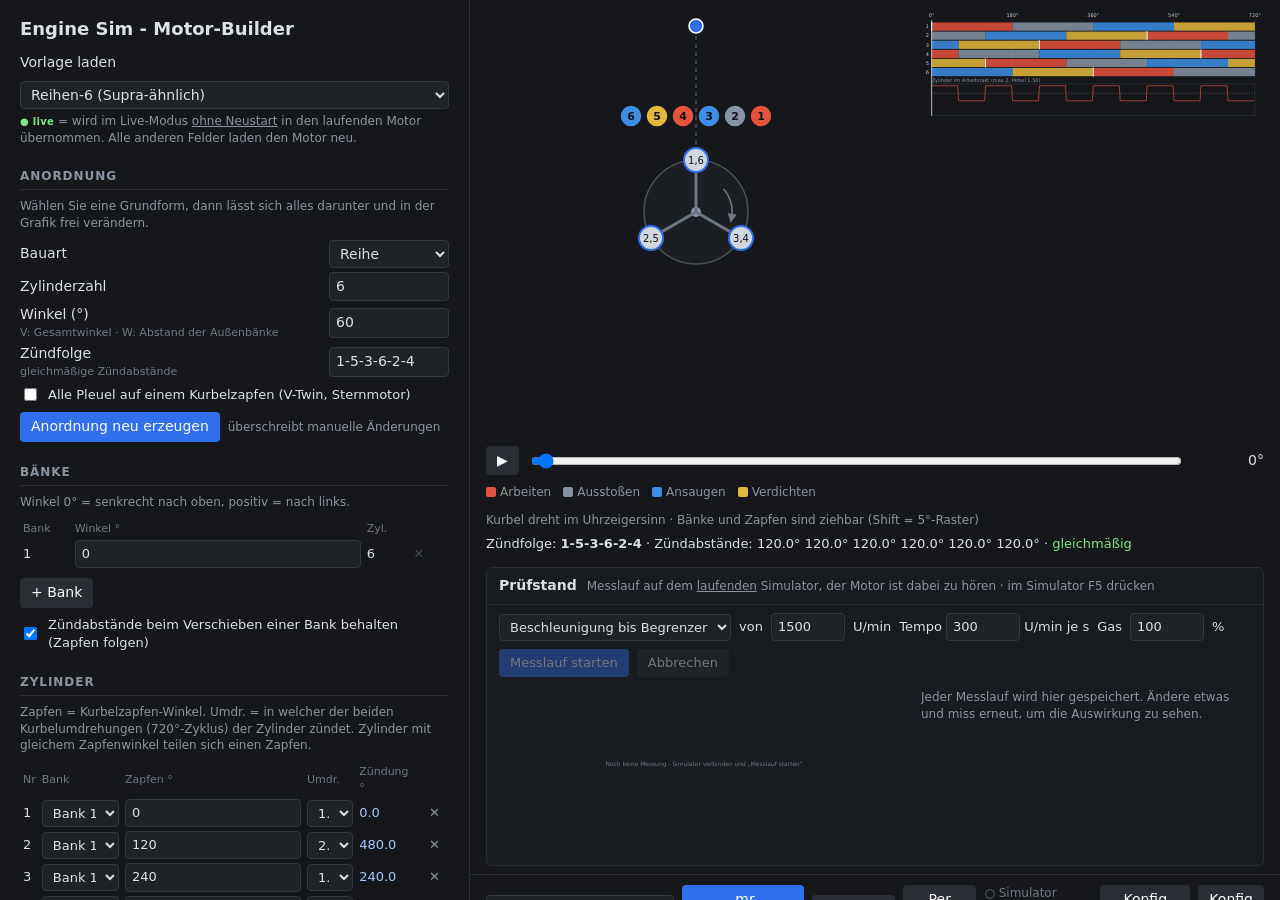
==== tools/engine-builder.html @ b452a8c0 "Engine-Sim-Tuner: builder, project notes, local submodule patches - tools/engine-builder.html: graph" ====
<!DOCTYPE html>
<html lang="de">
<head>
<meta charset="utf-8">
<title>Engine Sim - Motor-Builder</title>
<style>
    * { box-sizing: border-box; }
    body { margin: 0; font: 14px/1.4 system-ui, sans-serif; background: #15171a; color: #dde1e6; display: flex; height: 100vh; }
    #form { width: 470px; flex: none; overflow-y: auto; padding: 16px 20px 40px; border-right: 1px solid #2a2e34; }
    #out { flex: 1; overflow-y: auto; min-width: 0; display: flex; flex-direction: column; }
    h1 { font-size: 18px; margin: 0 0 12px; }
    h2 { font-size: 12px; text-transform: uppercase; letter-spacing: .08em; color: #8b95a1; margin: 22px 0 8px; border-bottom: 1px solid #2a2e34; padding-bottom: 4px; }
    label.f { display: grid; grid-template-columns: 1fr 120px; gap: 8px; align-items: center; margin: 4px 0; }
    .sliderbox { display: flex; flex-direction: column; gap: 3px; min-width: 0; }
    .sliderbox input[type=range] { width: 100%; margin: 0; padding: 0; accent-color: #3b82f6; }
    label.f span small { color: #6f7a86; display: block; font-size: 11px; }
    label.wide { grid-template-columns: 1fr; }
    div.f.ro { display: grid; grid-template-columns: 1fr 160px; gap: 8px; align-items: center; margin: 6px 0; }
    div.f.ro span small { color: #6f7a86; display: block; font-size: 11px; }
    div.f.ro output { font-weight: 600; color: #fff; text-align: right; font-variant-numeric: tabular-nums; }
    div.f.ro output small { display: block; color: #8b95a1; font-weight: 400; font-size: 11px; }
    label.chk { display: flex; gap: 8px; align-items: center; margin: 6px 0; font-size: 13px; }
    label.chk input { width: auto; }
    input, select { background: #1f2327; color: inherit; border: 1px solid #333940; border-radius: 4px; padding: 4px 6px; font: inherit; width: 100%; }
    table { width: 100%; border-collapse: collapse; font-size: 13px; }
    td, th { padding: 2px 3px; text-align: left; font-weight: normal; }
    th { color: #6f7a86; font-size: 11px; }
    tr.sel td { background: #26303d; }
    td.fire { color: #9ecbff; font-variant-numeric: tabular-nums; }
    .stats { display: flex; gap: 8px; flex-wrap: wrap; margin: 12px 0 0; }
    .chip { background: #1f2327; border: 1px solid #333940; border-radius: 4px; padding: 3px 8px; font-size: 12px; }
    .chip b { color: #fff; }
    #msgs { margin: 10px 0 0; font-size: 12px; }
    .err { color: #ff7b72; } .warn { color: #e3b341; } .ok { color: #7ee787; }
    button { background: #2f6feb; color: #fff; border: 0; border-radius: 4px; padding: 5px 11px; font: inherit; cursor: pointer; }
    button.sec { background: #2a2e34; }
    button.x { background: none; color: #8b95a1; padding: 0 6px; }
    button:disabled { opacity: .4; cursor: default; }
    .row { display: flex; gap: 8px; align-items: center; margin: 8px 0; }
    #gfx { display: flex; gap: 12px; padding: 12px 16px 0; align-items: flex-start; }
    #endwrap { width: 420px; flex: none; touch-action: none; user-select: none; }
    #tlwrap { flex: 1; min-width: 0; }
    svg text { fill: #c9d1d9; font: 11px system-ui, sans-serif; }
    #ctrl { display: flex; gap: 10px; align-items: center; padding: 8px 16px; }
    #ctrl input[type=range] { flex: 1; }
    #legend { display: flex; gap: 12px; padding: 0 16px; font-size: 12px; color: #8b95a1; flex-wrap: wrap; }
    #legend i { display: inline-block; width: 10px; height: 10px; border-radius: 2px; margin-right: 4px; vertical-align: -1px; }
    #info { padding: 6px 16px; font-size: 13px; }
    #bar { padding: 10px 16px; border-top: 1px solid #2a2e34; border-bottom: 1px solid #2a2e34; display: flex; gap: 8px; align-items: center; margin-top: 8px; }
    #bar input { width: 240px; }
    pre { margin: 0; padding: 14px 18px; overflow: auto; flex: 1; min-height: 320px; font: 12px/1.45 Consolas, monospace; white-space: pre; }
    #hint { padding: 8px 16px; font-size: 12px; color: #8b95a1; border-top: 1px solid #2a2e34; }
    code { background: #1f2327; padding: 1px 4px; border-radius: 3px; }
    .help { font-size: 12px; color: #8b95a1; margin: 4px 0 8px; }
    #dynoPanel { margin: 8px 16px 0; border: 1px solid #2a2e34; border-radius: 6px; background: #181b1f; }
    #dynoPanel .dynohead { padding: 8px 12px; border-bottom: 1px solid #2a2e34; display: flex; gap: 10px; align-items: baseline; }
    #dynoPanel .dynoctl { padding: 8px 12px; display: flex; gap: 8px; align-items: center; flex-wrap: wrap; font-size: 13px; }
    #dynoPanel .dynoctl input { width: 74px; }
    #dynoPanel .dynomain { display: flex; gap: 12px; padding: 0 12px 12px; align-items: flex-start; }
    #dChart { flex: 1; min-width: 0; }
    #dRuns { width: 330px; flex: none; font-size: 12px; max-height: 300px; overflow-y: auto; }
    .run { display: grid; grid-template-columns: 16px 1fr auto; gap: 6px; align-items: start; padding: 5px 0; border-bottom: 1px solid #23272c; }
    .run .sw { width: 12px; height: 12px; border-radius: 3px; margin-top: 2px; cursor: pointer; }
    .run input.nm { width: 100%; padding: 1px 4px; font-size: 12px; }
    .run small { display: block; color: #8b95a1; line-height: 1.3; }
    .run small.chg { color: #e3b341; }
    #dBar { height: 4px; background: #23272c; border-radius: 2px; margin: 0 12px 8px; overflow: hidden; display: none; }
    #dBar i { display: block; height: 100%; width: 0; background: #2f6feb; transition: width .3s; }
    table.map { width: auto; border-collapse: separate; border-spacing: 2px; }
    table.map th, table.map td { padding: 0; }
    table.map th:first-child { font-size: 10px; color: #6f7a86; padding-right: 4px; white-space: nowrap; }
    table.map input { width: 54px; text-align: center; padding: 3px 2px; font-size: 12px; border-radius: 3px; }
    table.map td input { color: #fff; border-color: #2a2e34; }
    table.map th input { background: #1f2327; color: #9ecbff; }
    .livetag { color: #7ee787; font-size: 10px; font-weight: 600; letter-spacing: .03em; margin-left: 4px; }
</style>
</head>
<body>
<div id="form"></div>
<div id="out">
    <div id="gfx">
        <div id="endwrap"></div>
        <div id="tlwrap"></div>
    </div>
    <div id="ctrl">
        <button id="play" class="sec">▶</button>
        <input id="alpha" type="range" min="0" max="719" step="1" value="0">
        <span id="alphaLabel" style="width:70px;text-align:right"></span>
    </div>
    <div id="legend">
        <span><i style="background:#e5533d"></i>Arbeiten</span>
        <span><i style="background:#8794a3"></i>Ausstoßen</span>
        <span><i style="background:#3d8fe5"></i>Ansaugen</span>
        <span><i style="background:#e5b83d"></i>Verdichten</span>
        <span>Kurbel dreht im Uhrzeigersinn · Bänke und Zapfen sind ziehbar (Shift = 5°-Raster)</span>
    </div>
    <div id="info"></div>
    <div id="dynoPanel">
        <div class="dynohead"><b>Prüfstand</b><span class="help" style="margin:0">Messlauf auf dem <u>laufenden</u> Simulator, der Motor ist dabei zu hören · im Simulator F5 drücken</span></div>
        <div class="dynoctl">
            <select id="dMode" style="width:auto" title="Beschleunigung: Vollgas-Zug ohne feste Stufen, wie auf dem Rollenprüfstand. Stufen: Drehzahl wird gehalten und gemittelt (stationär).">
                <option value="ramp">Beschleunigung bis Begrenzer</option>
                <option value="steps">Stufen (stationär)</option>
            </select>
            von <input id="dStart" type="number" value="1500" step="100">
            <span id="dStepsOnly" style="display:none">bis <input id="dEnd" type="number" value="6000" step="100"> Schritt <input id="dStep" type="number" value="500" step="50"></span> U/min
            <span id="dRampOnly" title="Wie schnell die Drehzahl steigt. Langsamer = genauer, dauert aber länger.">Tempo <input id="dRate" type="number" value="300" min="50" max="2000" step="50"> U/min je s</span>
            Gas <input id="dThr" type="number" value="100" min="0" max="100" step="5"> %
            <button id="dRun" disabled>Messlauf starten</button>
            <button id="dStop" class="sec" disabled>Abbrechen</button>
            <span id="dState" style="color:#8b95a1"></span>
        </div>
        <div id="dBar"><i></i></div>
        <div class="dynomain"><div id="dChart"></div><div id="dRuns"></div></div>
    </div>
    <div id="bar">
        <input id="filename" type="text" value="my_engine.mr">
        <button id="dl">.mr herunterladen</button>
        <button id="cp" class="sec">Kopieren</button>
        <button id="live" class="sec" title="Ausweichlösung: schreibt jede Änderung in eine Datei, die Sie auswählen (assets/engines/custom/live_engine.mr)">Per Datei…</button>
        <span id="liveState" style="font-size:12px;color:#8b95a1"></span>
        <span style="flex:1"></span>
        <button id="jsave" class="sec">Konfig speichern</button>
        <button id="jload" class="sec">Konfig laden</button>
        <input id="jfile" type="file" accept=".json" style="display:none;width:auto">
    </div>
    <pre id="liveError" style="display:none;min-height:0;flex:none;color:#ff7b72;border-bottom:1px solid #2a2e34;max-height:160px;white-space:pre-wrap"></pre>
    <pre id="code"></pre>
    <div id="hint"></div>
</div>

<script>
/* ============================================================
   Parameter fields (everything except the cylinder arrangement)
   [key, label, hint, default, type]   type: n = number, t = text, array = select
   ============================================================ */
const SECTIONS = [
    ["Allgemein", [
        ["name", "Name", "", "My Engine", "t"],
    ]],
    ["Hubraum", [
        ["bore", "Bohrung (mm)", "", 86, "n"],
        ["stroke", "Hub (mm)", "", 86, "n"],
        ["rodLength", "Pleuellänge (mm)", "", 142, "n"],
        ["compHeight", "Kompressionshöhe (mm)", "Kolbenbolzen bis Kolbenboden", 32.8, "n"],
        ["chamber", "Brennraumvolumen (cc)", "Restvolumen im oberen Totpunkt", 50, "n"],
        ["compression", "Verdichtung (:1)", "(Hubraum/Zyl. + Brennraum) / Brennraum - Eingabe ändert das Brennraumvolumen", 11, "n"],
    ]],
    ["Massen", [
        ["pistonMass", "Kolben + Bolzen (g)", "", 250, "n"],
        ["rodMass", "Pleuel (g)", "", 500, "n"],
        ["crankMass", "Kurbelwelle (kg)", "", 15, "n"],
        ["flywheelMass", "Schwungrad (kg)", "", 10, "n"],
        ["flywheelRadius", "Schwungrad-Radius (mm)", "", 178, "n"],
        ["friction", "Reibmoment (Nm)", "", 8, "n"],
    ]],
    ["Nockenwelle", [
        ["intakeDuration", "Einlass-Dauer @0.05\" (°)", "", 222, "n"],
        ["exhaustDuration", "Auslass-Dauer @0.05\" (°)", "", 226, "n"],
        ["intakeLift", "Einlass-Hub (mm)", "", 9.8, "n"],
        ["exhaustLift", "Auslass-Hub (mm)", "", 9.6, "n"],
        ["intakeCenter", "Einlass-Mittellinie (°)", "", 116, "n"],
        ["exhaustCenter", "Auslass-Mittellinie (°)", "", 112, "n"],
    ]],
    ["Nockenumschaltung (VTEC)", [
        ["camSwitch", "Zweites Nockenprofil", "wie VTEC: ab der Umschaltdrehzahl wirkt das hohe Profil", "off", ["off:aus", "on:an"]],
        ["camSwitchRpm", "Umschaltdrehzahl (U/min)", "hohes Profil ab dieser Drehzahl", 5000, "n"],
        ["camHysteresis", "Hysterese (U/min)", "zurück erst unterhalb Umschaltdrehzahl minus Hysterese", 300, "n"],
        ["camMinThrottle", "Mindest-Gaspedal (%)", "darunter bleibt das niedrige Profil", 30, "n"],
        ["camMinMap", "Mindest-Saugrohrdruck (kPa)", "darunter bleibt das niedrige Profil", 60, "n"],
        ["highIntakeLift", "Einlass-Hub hoch (mm)", "", 11.5, "n"],
        ["highExhaustLift", "Auslass-Hub hoch (mm)", "", 10.5, "n"],
        ["highIntakeDuration", "Einlass-Dauer hoch @0.05\" (°)", "", 240, "n"],
        ["highExhaustDuration", "Auslass-Dauer hoch @0.05\" (°)", "", 232, "n"],
        ["highIntakeCenter", "Einlass-Mittellinie hoch (°)", "", 110, "n"],
        ["highExhaustCenter", "Auslass-Mittellinie hoch (°)", "", 110, "n"],
    ]],
    ["Ansaugung / Abgas", [
        ["carbCfm", "Drosselklappe (CFM)", "", 500, "n"],
        ["runnerLength", "Saugrohr-Länge (mm)", "", 150, "n"],
        ["idlePlate", "Leerlauf-Drosselstellung", "0..1, näher an 1 = weniger Gas", 0.994, "n"],
        ["exhaustMode", "Abgasanlagen", "", "bank", ["bank:eine pro Bank", "one:eine für alle", "cyl:eine pro Zylinder"]],
        ["primaryLength", "Fächerkrümmer-Länge (mm)", "", 500, "n"],
        ["exhaustLength", "Auspuff-Länge (mm)", "", 2500, "n"],
        ["exhaustIr", "Klang", "", "mild_exhaust_0_reverb", ["mild_exhaust_0_reverb:Mild", "mild_exhaust_0:Mild (trocken)", "sharp_0:Scharf", "minimal_muffling_01:Offen 1", "minimal_muffling_02:Offen 2", "minimal_muffling_03:Offen 3", "real_engine_0:Real 0", "real_engine_1:Real 1", "real_engine_2:Real 2"]],
        ["audioVolume", "Lautstärke", "", 0.5, "n"],
    ]],
    ["Kraftstoff / Klopfen", [
        ["fuel", "Kraftstoff", "setzt Oktanzahl und Ethanol-Anteil", "super95", ["super95:Super 95", "super98:Super Plus 98", "super100:Super 100", "e10:E10", "e20:E20", "e85:E85", "custom:Eigener Wert"]],
        ["octane", "Oktanzahl (ROZ)", "bestimmt, wie früh das Restgas klopft", 95, "n"],
        ["ethanol", "Ethanol-Anteil (%)", "ändert Brennwert und Luftbedarf", 0, "n"],
        ["knockModel", "Klopfen simulieren", "", "on", ["on:an", "off:aus"]],
        ["knockDamage", "Motorschaden durch Klopfen", "", "on", ["on:an", "off:aus"]],
    ]],
    ["Zündung / Drehzahl", [
        ["redline", "Redline (U/min)", "", 6500, "n"],
        ["revLimit", "Drehzahlbegrenzer (U/min)", "", 7000, "n"],
        ["advanceIdle", "Zündwinkel Leerlauf (°)", "", 12, "n"],
        ["advanceMax", "Zündwinkel max (°)", "", 34, "n"],
        ["starterTorque", "Anlasser-Moment (Nm)", "", 200, "n"],
    ]],
    ["Fahrzeug", [
        ["carMass", "Masse (kg)", "", 1500, "n"],
        ["drag", "cw-Wert", "", 0.32, "n"],
        ["frontalArea", "Stirnfläche (m²)", "", 2.1, "n"],
        ["diff", "Hinterachs-Übersetzung", "", 3.4, "n"],
        ["tire", "Reifenradius (mm)", "", 310, "n"],
        ["gears", "Gänge", "Komma-getrennt", "3.6, 2.2, 1.5, 1.15, 0.9, 0.75", "t"],
        ["clutch", "Max. Kupplungsmoment (Nm)", "", 500, "n"],
    ]],
];

// Parameters the simulator re-reads every step: changing them in live mode patches the running engine
// without a restart (see EngineSimApplication::applyLiveTuning). Everything else needs a full reload.
const LIVE_KEYS = ["idlePlate", "revLimit", "advanceIdle", "advanceMax", "starterTorque", "friction", "octane", "knockModel", "knockDamage",
    "intakeDuration", "exhaustDuration", "intakeLift", "exhaustLift",
    "highIntakeLift", "highExhaustLift", "highIntakeDuration", "highExhaustDuration",
    "camSwitchRpm", "camHysteresis", "camMinThrottle", "camMinMap"];

// Fuels: typical research octane numbers (RON) of the market grades and the ethanol share by volume.
// E10/E20/E85 values are approximations, they can be changed in the form ("Eigener Wert").
const FUELS = {
    super95: { ron: 95, ethanol: 0 },
    super98: { ron: 98, ethanol: 0 },
    super100: { ron: 100, ethanol: 0 },
    e10: { ron: 95, ethanol: 10 },
    e20: { ron: 98, ethanol: 20 },
    e85: { ron: 105, ethanol: 85 },
};

// Energy content and fuel mass of a gasoline/ethanol blend (ethanol: 0.789 kg/L, 62 % of the energy per kg,
// 60 % of the oxygen demand per kg). The combustion model always burns with the stoichiometry of octane
// (12.5 mol O2 per mol fuel), so the blend is expressed as a pseudo fuel with that oxygen demand:
// the "mole" is heavier by the factor by which the blend needs more fuel mass per oxygen, and the energy
// density is that of the blend. Result: energy per air about the same as gasoline, fuel consumption higher.
function fuelProps(ethanolPercent) {
    const v = Math.min(Math.max(ethanolPercent || 0, 0), 100) / 100;
    const rhoE = 0.789, rhoG = 0.755;
    const massE = v > 0 ? rhoE * v / (rhoE * v + rhoG * (1 - v)) : 0, massG = 1 - massE;
    const oxygenPerKg = massG + massE * 0.595;                 // oxygen demand per kg of fuel, relative to gasoline
    return { energy: 48.1 * (massG + massE * 0.616), density: rhoG * (1 - v) + rhoE * v, molarMass: 100 / oxygenPerKg };
}


// Fields that drive the automatic arrangement generator
const AUTO_DEFAULTS = { layout: "inline", cylinders: 6, angle: 60, firing: "1-5-3-6-2-4", singlePin: false };

const PRESETS = {
    "Reihen-6 (Supra-ähnlich)": {},
    "Reihen-4": { name: "Inline 4", layout: "inline", cylinders: 4, firing: "1-3-4-2", bore: 86, stroke: 86, rodLength: 143, redline: 7000, revLimit: 7500, carbCfm: 400, advanceMax: 32 },
    "Reihen-3": { name: "Inline 3", layout: "inline", cylinders: 3, firing: "1-2-3", bore: 74, stroke: 76, rodLength: 130, compHeight: 30, chamber: 40, pistonMass: 300, rodMass: 380, crankMass: 8, redline: 7000, revLimit: 7500, carbCfm: 300 },
    "V6 60°": { name: "V6 60", layout: "v", angle: 60, cylinders: 6, firing: "1-2-3-4-5-6", bore: 88.9, stroke: 88.4, rodLength: 130.6, compHeight: 25.4, chamber: 67, redline: 5500, revLimit: 5600, carbCfm: 400 },
    "V8 90° (LS-ähnlich)": { name: "V8 90", layout: "v", angle: 90, cylinders: 8, firing: "1-8-7-2-6-5-4-3", bore: 99, stroke: 92, rodLength: 155, compHeight: 33, chamber: 60, pistonMass: 480, rodMass: 600, crankMass: 20, redline: 6500, revLimit: 6800, carbCfm: 650, intakeDuration: 230, exhaustDuration: 236 },
    "Reihen-4 VTEC (Honda-ähnlich)": { name: "VTEC I4", layout: "inline", cylinders: 4, firing: "1-3-4-2", bore: 81, stroke: 87.2, rodLength: 138, compHeight: 25.4, chamber: 41.6, redline: 8400, revLimit: 9000, carbCfm: 650, runnerLength: 178, primaryLength: 254, intakeLift: 6.9, exhaustLift: 6.5, intakeDuration: 210, exhaustDuration: 190, intakeCenter: 114, exhaustCenter: 114, camSwitch: "on", camSwitchRpm: 6200, camHysteresis: 300, advanceMax: 24 },
    "Boxer-4 (EJ-ähnlich)": { name: "Flat 4", layout: "flat", cylinders: 4, firing: "1-3-2-4", bore: 99.5, stroke: 79, rodLength: 130.5, compHeight: 33, chamber: 55, redline: 6500, revLimit: 6700, carbCfm: 400, crankMass: 12 },
    "W12 (3 Bänke)": { name: "W12", layout: "w", angle: 20, cylinders: 12, firing: "1-2-3-4-5-6-7-8-9-10-11-12", bore: 84, stroke: 90, rodLength: 154, chamber: 50, redline: 6500, revLimit: 6800, carbCfm: 800, exhaustMode: "bank" },
    "V-Twin 45° (Einzelzapfen)": { name: "V-Twin", layout: "v", angle: 45, cylinders: 2, firing: "1-2", singlePin: true, bore: 98, stroke: 100, rodLength: 160, compHeight: 35, chamber: 70, pistonMass: 400, rodMass: 500, crankMass: 10, flywheelMass: 8, redline: 6500, revLimit: 6800, carbCfm: 250, starterTorque: 80 },
    "Sternmotor 5": { name: "Radial 5", layout: "radial", cylinders: 5, firing: "1-3-5-2-4", singlePin: true, bore: 129, stroke: 140, rodLength: 260, compHeight: 50, chamber: 280, pistonMass: 1500, rodMass: 1000, crankMass: 20, flywheelMass: 10, flywheelRadius: 200, redline: 2800, revLimit: 3000, carbCfm: 600, intakeDuration: 240, exhaustDuration: 240, intakeCenter: 114, exhaustCenter: 114, exhaustMode: "one", starterTorque: 300 },
};

/* ============================================================
   Model: cfg = { banks: [angle°, ...], cyls: [{ bank, pin, rev }, ...] }
     bank  - index into banks
     pin   - crank pin angle (0..360), same sense as bank angles
     rev   - 0/1: fires in the first / second crank revolution of the 720° cycle
   Firing angle of a cylinder: mod(pin - (bankAngle - bank0Angle), 360) + 360 * rev
   (this reproduces the pin/bank relations of the existing engines in assets/engines)
   ============================================================ */
const mod = (a, m) => ((a % m) + m) % m;
const r4 = x => Math.round(x * 10000) / 10000;
const f = x => { const s = String(r4(x)); return /[.e]/.test(s) ? s : s + ".0"; };
const circ = (a, b) => { const d = Math.abs(a - b) % 720; return Math.min(d, 720 - d); };

function bankDelta(cfg, cyl) { return cfg.banks[cyl.bank] - cfg.banks[0]; }
function fireOf(cfg, cyl) {
    let x = mod(cyl.pin - bankDelta(cfg, cyl), 360);
    if (x > 360 - 1e-4) x = 0;
    return x + 360 * (cyl.rev ? 1 : 0);
}

function parseFiring(text, n) {
    const order = String(text).split(/[^0-9]+/).filter(Boolean).map(Number);
    const errors = [];
    if (order.length !== n) errors.push(`Zündfolge hat ${order.length} Einträge, erwartet ${n}.`);
    const seen = new Set(order);
    for (let c = 1; c <= n; c++) if (!seen.has(c)) errors.push(`Zylinder ${c} fehlt in der Zündfolge.`);
    if (seen.size !== order.length) errors.push("Zündfolge enthält doppelte Zylinder.");
    if (order.some(c => c < 1 || c > n)) errors.push(`Zündfolge enthält Zylinder außerhalb 1..${n}.`);
    return { order, errors };
}

function defaultFiring(layout, n) {
    const known = { inline: { 3: "1-2-3", 4: "1-3-4-2", 5: "1-2-4-5-3", 6: "1-5-3-6-2-4" },
        v: { 2: "1-2", 6: "1-2-3-4-5-6", 8: "1-8-7-2-6-5-4-3" }, flat: { 2: "1-2", 4: "1-3-2-4" } };
    if (known[layout] && known[layout][n]) return known[layout][n];
    if (layout === "radial" && n % 2) return Array.from({ length: n }, (_, i) => 1 + (2 * i) % n).join("-");
    return Array.from({ length: Math.max(0, n) }, (_, i) => i + 1).join("-");
}

// Build banks + cylinders from a layout, a cylinder count and a firing order (even-fire spacing)
function autoLayout(o) {
    const n = Math.round(o.cylinders);
    const errors = [];
    if (!(n >= 1 && n <= 24)) return { cfg: { banks: [0], cyls: [] }, errors: ["Zylinderzahl muss zwischen 1 und 24 liegen."] };
    const banks = o.layout === "v" ? [o.angle / 2, -o.angle / 2]
        : o.layout === "flat" ? [90, -90]
        : o.layout === "w" ? [o.angle, 0, -o.angle]
        : o.layout === "radial" ? Array.from({ length: n }, (_, i) => -360 * i / n)
        : [0];
    const { order, errors: fe } = parseFiring(o.firing, n);
    errors.push(...fe);
    const idx = {};
    (fe.length ? Array.from({ length: n }, (_, i) => i + 1) : order).forEach((c, i) => { idx[c] = i; });
    const cyls = [];
    for (let c = 1; c <= n; c++) {
        const bank = o.layout === "radial" ? c - 1 : (c - 1) % banks.length;
        const T = idx[c] * 720 / n;
        const d = banks[bank] - banks[0];
        let pin, rev;
        if (o.singlePin) {                                   // all rods on one pin, timing follows from the bank geometry
            const f0 = mod(-d, 360), f1 = f0 + 360;
            pin = 0; rev = circ(f1, T) < circ(f0, T) ? 1 : 0;
        } else {
            pin = r4(mod(T + d, 360)); if (pin >= 360) pin = 0;
            rev = T >= 360 - 1e-9 ? 1 : 0;
        }
        cyls.push({ bank, pin, rev });
    }
    return { cfg: { banks, cyls }, errors };
}

function analyze(p, cfg) {
    const n = cfg.cyls.length;
    const errors = [], warnings = [];
    if (n < 1) errors.push("Mindestens ein Zylinder nötig.");
    if (n > 24) errors.push("Maximal 24 Zylinder.");
    cfg.banks.forEach((_, b) => { if (!cfg.cyls.some(c => c.bank === b)) errors.push(`Bank ${b + 1} hat keine Zylinder.`); });
    for (const k of ["bore", "stroke", "rodLength", "chamber", "compHeight"]) if (!(p[k] > 0)) errors.push(`${k} muss > 0 sein.`);
    if (p.rodLength < p.stroke / 2 + 10) warnings.push("Pleuel sehr kurz im Verhältnis zum Hub.");
    if (p.revLimit < p.redline) warnings.push("Drehzahlbegrenzer liegt unter der Redline.");
    const camOk = (lift, dur) => lift >= 3 && lift <= 22 && dur >= 150 && dur <= 330;
    if (!camOk(p.intakeLift, p.intakeDuration) || !camOk(p.exhaustLift, p.exhaustDuration)) errors.push("Nockenwelle: Hub 3…22 mm und Dauer 150…330° erlaubt.");
    if (p.camSwitch === "on") {
        if (!camOk(p.highIntakeLift, p.highIntakeDuration) || !camOk(p.highExhaustLift, p.highExhaustDuration)) errors.push("Hohes Nockenprofil: Hub 3…22 mm und Dauer 150…330° erlaubt.");
        if (!(p.camSwitchRpm >= 500 && p.camSwitchRpm <= 20000) || !(p.camHysteresis >= 0)) errors.push("Umschaltdrehzahl und Hysterese ungültig.");
        if (p.camSwitchRpm > p.redline) warnings.push("Die Umschaltdrehzahl liegt über der Redline - das hohe Profil wird nie genutzt.");
        if (p.highIntakeLift < p.intakeLift) warnings.push("Das hohe Profil hat weniger Einlass-Hub als das niedrige.");
    }
    if (p.knockModel === "on" && !(p.octane >= 60 && p.octane <= 130)) errors.push("Oktanzahl muss zwischen 60 und 130 liegen.");
    if (!(p.ethanol >= 0 && p.ethanol <= 100)) errors.push("Ethanol-Anteil muss zwischen 0 und 100 % liegen.");
    const igm = p.ignMap;
    if (igm && igm.on) {
        const ascending = arr => arr.length > 0 && arr.every((v, i) => Number.isFinite(v) && (i === 0 || v > arr[i - 1]));
        if (!ascending(igm.rpm) || !ascending(igm.load)) errors.push("Zündkennfeld: Drehzahl- und Lastachse müssen aufsteigend sein.");
        else if (igm.adv.some(row => row.length !== igm.load.length || row.some(v => !Number.isFinite(v)))) errors.push("Zündkennfeld enthält ungültige Werte.");
        else if (igm.adv.flat().some(v => v < -10 || v > 90)) warnings.push("Zündkennfeld: Werte außerhalb von -10…90° vor OT.");
    }
    const vdCyl = Math.PI / 4 * p.bore * p.bore * p.stroke / 1000;      // cc
    const cr = (vdCyl + p.chamber) / p.chamber;
    if (cr > 14) warnings.push("Verdichtung über 14:1 - für Benziner unrealistisch.");
    if (cr < 6) warnings.push("Verdichtung unter 6:1 - Motor läuft evtl. nicht.");

    const fires = cfg.cyls.map(c => fireOf(cfg, c));
    const sorted = fires.map((a, i) => ({ a, c: i + 1 })).sort((x, y) => x.a - y.a || x.c - y.c);
    const intervals = sorted.map((s, i) => (i + 1 < sorted.length ? sorted[i + 1].a : sorted[0].a + 720) - s.a);
    const even = intervals.length > 0 && Math.max(...intervals) - Math.min(...intervals) < 0.5;
    if (sorted.length > 1 && !even) warnings.push("Ungleichmäßige Zündabstände (gewollt? - klingt dann „wild“).");
    return { n, errors, warnings, fires, order: sorted.map(s => s.c), intervals, even,
        vdCyl, displacement: vdCyl * n / 1000, cr };
}

function ident(name) {
    const s = String(name).toLowerCase().replace(/[^a-z0-9]+/g, "_").replace(/^_+|_+$/g, "");
    return "custom_" + (s || "engine");
}

function fnv1a(str) {
    let x = 0x811c9dc5;
    for (let i = 0; i < str.length; i++) { x ^= str.charCodeAt(i); x = Math.imul(x, 0x01000193) >>> 0; }
    return x.toString(16).padStart(8, "0");
}

function generate(p, cfg) {
    const body = generateBody(p, cfg);
    const neutral = { ...p };
    LIVE_KEYS.forEach(k => { neutral[k] = 0; });
    const structure = fnv1a(generateBody(neutral, cfg).text);

    const curve = [];
    for (let r = 0; r <= Math.max(p.redline, 1000); r += 1000) {
        curve.push(`${r}:${f(p.advanceIdle + (p.advanceMax - p.advanceIdle) * Math.min(1, r / 4000))}`);
    }
    const header = [
        `// builder:structure ${structure}`,
        `// builder:live idle_throttle_plate_position ${f(p.idlePlate)}`,
        `// builder:live rev_limit_rpm ${f(p.revLimit)}`,
        `// builder:live starter_torque_nm ${f(p.starterTorque)}`,
        `// builder:live friction_torque_nm ${f(p.friction)}`,
        `// builder:live timing_curve ${curve.join(" ")}`,
        `// builder:live fuel_octane ${f(p.knockModel === "on" ? p.octane : 0)}`,
        `// builder:live knock_damage ${p.knockDamage === "on" ? 1 : 0}`,
        `// builder:live engine_repair ${p.repairCounter || 0}`,
        `// builder:live cam_low ${f(p.intakeLift)} ${f(p.intakeDuration)} ${f(p.exhaustLift)} ${f(p.exhaustDuration)}`,
    ];
    if (p.camSwitch === "on") {
        header.push(`// builder:live cam_high ${f(p.highIntakeLift)} ${f(p.highIntakeDuration)} ${f(p.highExhaustLift)} ${f(p.highExhaustDuration)}`);
        header.push(`// builder:live cam_switch ${f(p.camSwitchRpm)} ${f(p.camHysteresis)} ${f(p.camMinThrottle)} ${f(p.camMinMap)}`);
    }
    const igmap = p.ignMap;
    if (igmap && igmap.on && igmap.adv.length === igmap.rpm.length) {
        header.push(`// builder:live map_rpm ${igmap.rpm.join(" ")}`);
        header.push(`// builder:live map_load ${igmap.load.join(" ")}`);
        header.push(`// builder:live map_adv ${igmap.adv.flat().join(" ")}`);
    }
    return { ...body, text: header.join("\n") + "\n" + body.text, structure };
}

function generateBody(p, cfg) {
    const a = analyze(p, cfg);
    const vtec = p.camSwitch === "on";
    const fp = fuelProps(p.ethanol);
    const octaneEff = p.knockModel === "on" ? p.octane : 0;      // 0 switches the knock model off
    const n = cfg.cyls.length;
    const id = ident(p.name);
    const nb = cfg.banks.length;
    const bankAngles = cfg.banks.map(x => { const m = mod(x + 180, 360) - 180; return m === -180 ? 180 : m; });
    const cyls = cfg.cyls.map((c, i) => ({ c: i + 1, bank: c.bank, pin: mod(c.pin, 360), fire: a.fires[i] }));
    const banks = bankAngles.map((angle, b) => ({ angle, cyls: cyls.filter(x => x.bank === b) }));
    banks.forEach(b => b.cyls.forEach((x, i) => { x.pos = i; x.count = b.cyls.length; }));

    // rod journals: cylinders with the same pin angle share one journal
    const journals = [];
    for (const x of cyls) {
        const key = r4(x.pin);
        let j = journals.find(q => q.key === key);
        if (!j) { j = { key, users: [] }; journals.push(j); }
        j.users.push(x.c);
        x.j = journals.indexOf(j);
    }

    const s = Math.pow(p.bore / 88.9, 2);          // scales ports with bore area
    const L = [];
    const w = (t = "") => L.push(t);

    w(`// Generated by tools/engine-builder.html`);
    w(`// ${n} cyl, ${nb} bank(s), ${a.displacement.toFixed(2)} L, ${a.cr.toFixed(1)}:1, firing order ${a.order.join("-")}${a.even ? "" : " (uneven)"}`);
    w(`import "engine_sim.mr"`);
    w();
    w(`units units()`);
    w(`constants constants()`);
    w(`impulse_response_library ir_lib()`);
    w(`label cycle(2 * 360 * units.deg)`);
    w();

    w(`private node ${id}_wires {`);
    for (let c = 1; c <= n; c++) w(`    output wire${c}: ignition_wire();`);
    w(`}`);
    w();

    const intakeFlow = [[0, 0], [50, 58], [100, 103], [150, 156], [200, 214], [250, 249], [300, 268], [350, 280], [400, 280], [450, 281]];
    const exhaustFlow = [[0, 0], [50, 37], [100, 72], [150, 113], [200, 160], [250, 196], [300, 222], [350, 235], [400, 245], [450, 246]];
    const flowFn = (name, tbl) => [`    function ${name}(50 * units.thou)`, `    ${name}`,
        ...tbl.map(([l, q]) => `        .add_flow_sample(${l} * lift_scale, ${q} * flow_attenuation)`), ``];
    w(`private node ${id}_head {`);
    w(`    input intake_camshaft;`);
    w(`    input exhaust_camshaft;`);
    if (vtec) {
        w(`    input vtec_intake_camshaft;`);
        w(`    input vtec_exhaust_camshaft;`);
        w(`    input switch_rpm: ${f(p.camSwitchRpm)} * units.rpm;`);
        w(`    input switch_hysteresis: ${f(p.camHysteresis)} * units.rpm;`);
        w(`    input switch_min_throttle: ${f(p.camMinThrottle / 100)};`);
        w(`    input switch_min_manifold_pressure: ${f(p.camMinMap * 1000)};`);
    }
    w(`    input chamber_volume: ${f(p.chamber)} * units.cc;`);
    w(`    input intake_runner_volume: ${f(149.6 * s)} * units.cc;`);
    w(`    input intake_runner_cross_section_area: ${f(11.76 * s)} * units.cm2;`);
    w(`    input exhaust_runner_volume: ${f(50 * s)} * units.cc;`);
    w(`    input exhaust_runner_cross_section_area: ${f(25.8 * s)} * units.cm2;`);
    w();
    w(`    input flow_attenuation: ${f(s)};   // scaled with bore area`);
    w(`    input lift_scale: 1.0;`);
    w(`    input flip_display: false;`);
    w(`    alias output __out: head;`);
    w();
    L.push(...flowFn("intake_flow", intakeFlow));
    L.push(...flowFn("exhaust_flow", exhaustFlow));
    w(`    generic_cylinder_head head(`);
    w(`        chamber_volume: chamber_volume,`);
    w(`        intake_runner_volume: intake_runner_volume,`);
    w(`        intake_runner_cross_section_area: intake_runner_cross_section_area,`);
    w(`        exhaust_runner_volume: exhaust_runner_volume,`);
    w(`        exhaust_runner_cross_section_area: exhaust_runner_cross_section_area,`);
    w();
    w(`        intake_port_flow: intake_flow,`);
    w(`        exhaust_port_flow: exhaust_flow,`);
    if (vtec) {
        w(`        valvetrain: vtec_valvetrain(`);
        w(`            vtec_intake_camshaft: vtec_intake_camshaft,`);
        w(`            vtec_exhaust_camshaft: vtec_exhaust_camshaft,`);
        w(`            intake_camshaft: intake_camshaft,`);
        w(`            exhaust_camshaft: exhaust_camshaft,`);
        w(`            min_rpm: switch_rpm,`);
        w(`            hysteresis: switch_hysteresis,`);
        w(`            min_throttle_position: switch_min_throttle,`);
        w(`            manifold_vacuum: switch_min_manifold_pressure`);
        w(`        ),`);
    } else {
        w(`        valvetrain: standard_valvetrain(`);
        w(`            intake_camshaft: intake_camshaft,`);
        w(`            exhaust_camshaft: exhaust_camshaft`);
        w(`        ),`);
    }
    w(`        flip_display: flip_display`);
    w(`    )`);
    w(`}`);
    w();

    // camshaft(s): one intake/exhaust pair per bank, lobes in bank cylinder order
    w(`private node ${id}_camshaft {`);
    w(`    input intake_lobe_profile;`);
    w(`    input exhaust_lobe_profile;`);
    if (vtec) { w(`    input vtec_intake_lobe_profile;`); w(`    input vtec_exhaust_lobe_profile;`); }
    w(`    input intake_lobe_center: ${f(p.intakeCenter)} * units.deg;`);
    w(`    input exhaust_lobe_center: ${f(p.exhaustCenter)} * units.deg;`);
    if (vtec) {
        w(`    input vtec_intake_lobe_center: ${f(p.highIntakeCenter)} * units.deg;`);
        w(`    input vtec_exhaust_lobe_center: ${f(p.highExhaustCenter)} * units.deg;`);
    }
    w(`    input advance: 0 * units.deg;`);
    w(`    input base_radius: 0.75 * units.inch;`);
    w();
    for (let b = 0; b < nb; b++) {
        w(`    output intake_cam_${b}: _intake_cam_${b};`);
        w(`    output exhaust_cam_${b}: _exhaust_cam_${b};`);
        if (vtec) {
            w(`    output vtec_intake_cam_${b}: _vtec_intake_cam_${b};`);
            w(`    output vtec_exhaust_cam_${b}: _vtec_exhaust_cam_${b};`);
        }
    }
    w();
    w(`    camshaft_parameters params(`);
    w(`        advance: advance,`);
    w(`        base_radius: base_radius`);
    w(`    )`);
    w();
    for (let b = 0; b < nb; b++) {
        w(`    camshaft _intake_cam_${b}(params, lobe_profile: intake_lobe_profile)`);
        w(`    camshaft _exhaust_cam_${b}(params, lobe_profile: exhaust_lobe_profile)`);
        if (vtec) {
            w(`    camshaft _vtec_intake_cam_${b}(params, lobe_profile: vtec_intake_lobe_profile)`);
            w(`    camshaft _vtec_exhaust_cam_${b}(params, lobe_profile: vtec_exhaust_lobe_profile)`);
        }
    }
    w();
    w(`    label rot360(360 * units.deg)`);
    w();
    for (let b = 0; b < nb; b++) {
        const lobes = (sign, centre) => banks[b].cyls.map(x =>
            `        .add_lobe(rot360 ${sign} ${centre} + ${f(x.fire)} * units.deg) // cyl ${x.c}`).join("\n");
        w(`    _exhaust_cam_${b}`);
        w(lobes("-", "exhaust_lobe_center"));
        w(`    _intake_cam_${b}`);
        w(lobes("+", "intake_lobe_center"));
        if (vtec) {
            w(`    _vtec_exhaust_cam_${b}`);
            w(lobes("-", "vtec_exhaust_lobe_center"));
            w(`    _vtec_intake_cam_${b}`);
            w(lobes("+", "vtec_intake_lobe_center"));
        }
        w();
    }
    w(`}`);
    w();

    // engine
    const moment = (m, r) => `disk_moment_of_inertia(mass: ${m}, radius: ${r})`;
    w(`public node ${id} {`);
    w(`    alias output __out: engine;`);
    w();
    w(`    engine engine(`);
    w(`        name: "${String(p.name).replace(/"/g, "'")}",`);
    w(`        starter_torque: ${f(p.starterTorque)} * units.Nm,`);
    w(`        starter_speed: 500 * units.rpm,`);
    w(`        redline: ${f(p.redline)} * units.rpm,`);
    w(`        throttle_gamma: 2.0,`);
    w(`        fuel: fuel(`);
    w(`            octane: ${f(octaneEff)},`);
    w(`            molecular_mass: ${f(fp.molarMass)} * units.g,`);
    w(`            energy_density: ${f(fp.energy)} * units.kJ / units.g,`);
    w(`            density: ${f(fp.density)} * units.kg / units.L`);
    w(`        )`);
    w(`    )`);
    w();
    w(`    ${id}_wires wires()`);
    w();
    w(`    label stroke(${f(p.stroke)} * units.mm)`);
    w(`    label bore(${f(p.bore)} * units.mm)`);
    w(`    label rod_length(${f(p.rodLength)} * units.mm)`);
    w(`    label rod_mass(${f(p.rodMass)} * units.g)`);
    w(`    label compression_height(${f(p.compHeight)} * units.mm)`);
    w(`    label crank_mass(${f(p.crankMass)} * units.kg)`);
    w(`    label flywheel_mass(${f(p.flywheelMass)} * units.kg)`);
    w(`    label flywheel_radius(${f(p.flywheelRadius)} * units.mm)`);
    w();
    w(`    label crank_moment(`);
    w(`        ${moment("crank_mass", "stroke / 2")}`);
    w(`    )`);
    w(`    label flywheel_moment(`);
    w(`        ${moment("flywheel_mass", "flywheel_radius")}`);
    w(`    )`);
    w(`    label other_moment( // Moment from cams, pulleys, etc [estimated]`);
    w(`        ${moment("2 * units.kg", "5 * units.cm")}`);
    w(`    )`);
    w();
    w(`    crankshaft c0(`);
    w(`        throw: stroke / 2,`);
    w(`        flywheel_mass: flywheel_mass,`);
    w(`        mass: crank_mass,`);
    w(`        friction_torque: ${f(p.friction)} * units.Nm,`);
    w(`        moment_of_inertia:`);
    w(`            crank_moment + flywheel_moment + other_moment,`);
    w(`        position_x: 0.0,`);
    w(`        position_y: 0.0,`);
    w(`        tdc: (90 + ${f(bankAngles[0])}) * units.deg`);
    w(`    )`);
    w();
    w(`    // Rod journals: cylinders with the same pin angle share a journal`);
    journals.forEach((j, i) => w(`    rod_journal rj${i}(angle: ${f(j.key)} * units.deg) // cyl ${j.users.join(", ")}`));
    w(`    c0`);
    journals.forEach((_, i) => w(`        .add_rod_journal(rj${i})`));
    w();
    w(`    piston_parameters piston_params(`);
    w(`        mass: ${f(p.pistonMass)} * units.g,`);
    w(`        compression_height: compression_height,`);
    w(`        wrist_pin_position: 0.0,`);
    w(`        displacement: 0.0`);
    w(`    )`);
    w();
    w(`    connecting_rod_parameters cr_params(`);
    w(`        mass: rod_mass,`);
    w(`        moment_of_inertia: rod_moment_of_inertia(`);
    w(`            mass: rod_mass,`);
    w(`            length: rod_length`);
    w(`        ),`);
    w(`        center_of_mass: 0.0,`);
    w(`        length: rod_length`);
    w(`    )`);
    w();
    w(`    intake intake(`);
    w(`        plenum_volume: ${f(a.displacement * 0.35)} * units.L,`);
    w(`        plenum_cross_section_area: ${f(20 * s)} * units.cm2,`);
    w(`        intake_flow_rate: k_carb(${f(p.carbCfm)}),`);
    w(`        runner_flow_rate: k_carb(${f(p.carbCfm * 0.5)}),`);
    w(`        runner_length: ${f(p.runnerLength)} * units.mm,`);
    w(`        idle_flow_rate: k_carb(0.0),`);
    w(`        idle_throttle_plate_position: ${f(p.idlePlate)},`);
    w(`        velocity_decay: 0.5`);
    w(`    )`);
    w();
    w(`    exhaust_system_parameters es_params(`);
    w(`        outlet_flow_rate: k_carb(1000.0),`);
    w(`        primary_tube_length: ${f(p.primaryLength)} * units.mm,`);
    w(`        primary_flow_rate: k_carb(500.0),`);
    w(`        velocity_decay: 1.0,`);
    w(`        length: ${f(p.exhaustLength)} * units.mm`);
    w(`    )`);
    w();
    const nex = p.exhaustMode === "one" ? 1 : p.exhaustMode === "cyl" ? n : nb;
    const exOf = x => p.exhaustMode === "one" ? 0 : p.exhaustMode === "cyl" ? x.c - 1 : x.bank;
    for (let e = 0; e < nex; e++) {
        w(`    exhaust_system exhaust${e}(`);
        w(`        es_params,`);
        w(`        audio_volume: ${f(p.audioVolume)},`);
        w(`        impulse_response: ir_lib.${p.exhaustIr}`);
        w(`    )`);
    }
    w();
    w(`    cylinder_bank_parameters bank_params(`);
    w(`        bore: bore,`);
    w(`        deck_height: stroke / 2 + rod_length + compression_height`);
    w(`    )`);
    w();
    w(`    label spacing(${f(p.bore + 10)} * units.mm)`);
    w();
    for (let b = 0; b < nb; b++) w(`    cylinder_bank b${b}(bank_params, angle: ${f(bankAngles[b])} * units.deg)`);
    w();
    for (let b = 0; b < nb; b++) {
        w(`    b${b}`);
        for (const x of banks[b].cyls) {
            w(`        .add_cylinder(`);
            w(`            piston: piston(piston_params, blowby: k_28inH2O(0.1)),`);
            w(`            connecting_rod: connecting_rod(cr_params),`);
            w(`            rod_journal: rj${x.j},`);
            w(`            intake: intake,`);
            w(`            exhaust_system: exhaust${exOf(x)},`);
            w(`            ignition_wire: wires.wire${x.c},`);
            w(`            primary_length: spacing * ${x.count - 1 - x.pos}`);
            w(`        )`);
        }
        w(`        .set_cylinder_head(`);
        w(`            ${id}_head(`);
        w(`                intake_camshaft: camshaft.intake_cam_${b},`);
        w(`                exhaust_camshaft: camshaft.exhaust_cam_${b},`);
        if (vtec) {
            w(`                vtec_intake_camshaft: camshaft.vtec_intake_cam_${b},`);
            w(`                vtec_exhaust_camshaft: camshaft.vtec_exhaust_cam_${b},`);
        }
        w(`                flip_display: ${nb > 1 && bankAngles[b] > 0 ? "true" : "false"})`);
        w(`        )`);
    }
    w();
    for (let b = 0; b < nb; b++) w(`    engine.add_cylinder_bank(b${b})`);
    w(`    engine.add_crankshaft(c0)`);
    w();
    w(`    harmonic_cam_lobe intake_lobe(`);
    w(`        duration_at_50_thou: ${f(p.intakeDuration)} * units.deg,`);
    w(`        gamma: 1.0,`);
    w(`        lift: ${f(p.intakeLift)} * units.mm,`);
    w(`        steps: 100`);
    w(`    )`);
    w();
    w(`    harmonic_cam_lobe exhaust_lobe(`);
    w(`        duration_at_50_thou: ${f(p.exhaustDuration)} * units.deg,`);
    w(`        gamma: 1.0,`);
    w(`        lift: ${f(p.exhaustLift)} * units.mm,`);
    w(`        steps: 100`);
    w(`    )`);
    w();
    if (vtec) {
        w(`    harmonic_cam_lobe vtec_intake_lobe(`);
        w(`        duration_at_50_thou: ${f(p.highIntakeDuration)} * units.deg,`);
        w(`        gamma: 1.0,`);
        w(`        lift: ${f(p.highIntakeLift)} * units.mm,`);
        w(`        steps: 100`);
        w(`    )`);
        w();
        w(`    harmonic_cam_lobe vtec_exhaust_lobe(`);
        w(`        duration_at_50_thou: ${f(p.highExhaustDuration)} * units.deg,`);
        w(`        gamma: 1.0,`);
        w(`        lift: ${f(p.highExhaustLift)} * units.mm,`);
        w(`        steps: 100`);
        w(`    )`);
        w();
    }
    w(`    ${id}_camshaft camshaft(`);
    w(`        intake_lobe_profile: intake_lobe,`);
    if (vtec) {
        w(`        vtec_intake_lobe_profile: vtec_intake_lobe,`);
        w(`        vtec_exhaust_lobe_profile: vtec_exhaust_lobe,`);
    }
    w(`        exhaust_lobe_profile: exhaust_lobe`);
    w(`    )`);
    w();
    w(`    function timing_curve(1000 * units.rpm)`);
    w(`    timing_curve`);
    for (let r = 0; r <= Math.max(p.redline, 1000); r += 1000) {
        const t = Math.min(1, r / 4000);
        w(`        .add_sample(${String(r).padStart(4, "0")} * units.rpm, ${f(p.advanceIdle + (p.advanceMax - p.advanceIdle) * t)} * units.deg)`);
    }
    w();
    w(`    ignition_module ignition_module(`);
    w(`        timing_curve: timing_curve,`);
    w(`        rev_limit: ${f(p.revLimit)} * units.rpm,`);
    w(`        limiter_duration: 0.1)`);
    w(`    ignition_module`);
    a.order.forEach(c => w(`        .connect_wire(wires.wire${c}, ${f(a.fires[c - 1])} * units.deg)`));
    w();
    w(`    engine.add_ignition_module(ignition_module)`);
    w(`}`);
    w();

    const gears = String(p.gears).split(/[,\s]+/).map(Number).filter(g => g > 0);
    w(`private node ${id}_vehicle {`);
    w(`    alias output __out:`);
    w(`        vehicle(`);
    w(`            mass: ${f(p.carMass)} * units.kg,`);
    w(`            drag_coefficient: ${f(p.drag)},`);
    w(`            cross_sectional_area: ${f(p.frontalArea)} * units.m * units.m,`);
    w(`            diff_ratio: ${f(p.diff)},`);
    w(`            tire_radius: ${f(p.tire)} * units.mm,`);
    w(`            rolling_resistance: 0.015 * ${f(p.carMass)} * units.kg * 9.81`);
    w(`        );`);
    w(`}`);
    w();
    w(`private node ${id}_transmission {`);
    w(`    alias output __out:`);
    w(`        transmission(`);
    w(`            max_clutch_torque: ${f(p.clutch)} * units.Nm`);
    w(`        )`);
    gears.forEach(g => w(`        .add_gear(${f(g)})`));
    w(`        ;`);
    w(`}`);
    w();
    w(`public node main {`);
    w(`    set_engine(${id}())`);
    w(`    set_vehicle(${id}_vehicle())`);
    w(`    set_transmission(${id}_transmission())`);
    w(`}`);
    w();
    return { text: L.join("\n"), analysis: a, id };
}

/* ============================================================
   UI
   ============================================================ */
if (typeof document !== "undefined") {
    const $ = id => document.getElementById(id);
    const COLORS = ["#e5533d", "#8794a3", "#3d8fe5", "#e5b83d"];     // power, exhaust, intake, compression
    const params = {};
    const defaults = { ...AUTO_DEFAULTS };
    SECTIONS.forEach(([, fields]) => fields.forEach(([k, , , d]) => { defaults[k] = d; }));
    defaults.exhaustMode = "bank";

    let cfg = autoLayout({ ...AUTO_DEFAULTS }).cfg;
    let autoErrors = [];
    let alpha = 0, sel = -1, keepFire = true, playing = false, lastT = 0;
    let lastCode = "";

    /* ----- form ----- */
    const form = $("form");
    const inputs = {};
    form.innerHTML = `<h1>Engine Sim - Motor-Builder</h1>
        <label class="f wide"><span>Vorlage laden</span><select id="preset"></select></label>
        <div class="help"><b class="livetag" style="margin:0">● live</b> = wird im Live-Modus <u>ohne Neustart</u> in den laufenden Motor übernommen. Alle anderen Felder laden den Motor neu.</div>
        <h2>Anordnung</h2>
        <div class="help">Wählen Sie eine Grundform, dann lässt sich alles darunter und in der Grafik frei verändern.</div>
        <div id="autoFields"></div>
        <div class="row"><button id="regen">Anordnung neu erzeugen</button><span class="help" style="margin:0">überschreibt manuelle Änderungen</span></div>
        <h2>Bänke</h2>
        <div class="help">Winkel 0° = senkrecht nach oben, positiv = nach links.</div>
        <div id="banksTbl"></div>
        <label class="chk"><input type="checkbox" id="keep" checked>Zündabstände beim Verschieben einer Bank behalten (Zapfen folgen)</label>
        <h2>Zylinder</h2>
        <div class="help">Zapfen = Kurbelzapfen-Winkel. Umdr. = in welcher der beiden Kurbelumdrehungen (720°-Zyklus) der Zylinder zündet. Zylinder mit gleichem Zapfenwinkel teilen sich einen Zapfen.</div>
        <div id="cylsTbl"></div>
        <div id="cylSummary" class="help"></div>`;
    const preset = $("preset");
    Object.keys(PRESETS).forEach(k => preset.add(new Option(k, k)));

    const autoDiv = $("autoFields");
    // [min, max, step] - same limits as the validation (lift 3...22 mm, duration 150...330 deg)
    const SLIDERS = {};
    for (const k of ["intakeLift", "exhaustLift", "highIntakeLift", "highExhaustLift"]) SLIDERS[k] = [3, 22, 0.1];
    for (const k of ["intakeDuration", "exhaustDuration", "highIntakeDuration", "highExhaustDuration"]) SLIDERS[k] = [150, 330, 1];
    for (const k of ["intakeCenter", "exhaustCenter", "highIntakeCenter", "highExhaustCenter"]) SLIDERS[k] = [90, 135, 1];
    SLIDERS.camSwitchRpm = [1000, 12000, 100];

    const AUTO_ROWS = [
        ["layout", "Bauart", "", ["inline:Reihe", "v:V-Motor", "flat:Boxer", "w:W-Motor (3 Bänke)", "radial:Sternmotor"]],
        ["cylinders", "Zylinderzahl", "", "n"],
        ["angle", "Winkel (°)", "V: Gesamtwinkel · W: Abstand der Außenbänke", "n"],
        ["firing", "Zündfolge", "gleichmäßige Zündabstände", "t"],
    ];
    AUTO_ROWS.forEach(([key, label, hint, type]) => addField(autoDiv, key, label, hint, type, defaults[key]));
    autoDiv.insertAdjacentHTML("beforeend",
        `<label class="chk"><input type="checkbox" id="singlePin">Alle Pleuel auf einem Kurbelzapfen (V-Twin, Sternmotor)</label>`);

    SECTIONS.forEach(([title, fields]) => {
        const h = document.createElement("h2"); h.textContent = title; form.appendChild(h);
        fields.forEach(([key, label, hint, def, type]) => {
            addField(form, key, label, hint, type, def);
            if (key === "knockDamage") {
                form.insertAdjacentHTML("beforeend", `<div class="row"><button class="sec" id="repairBtn">Motor reparieren</button><span class="help" style="margin:0">setzt den Schaden im laufenden Simulator zurück</span></div>`);
            }
            if (key === "compression") {
                form.insertAdjacentHTML("beforeend",
                    `<label class="chk"><input type="checkbox" id="keepCR" checked>Verdichtung konstant halten, wenn Bohrung oder Hub geändert werden (Brennraum folgt)</label>`);
                form.insertAdjacentHTML("beforeend",
                    `<div class="f ro"><span>Hubraum gesamt<small>Bohrung² · π/4 · Hub · Zylinderzahl</small></span><output id="dispTotal">-</output></div>`);
            }
        });
    });
    form.insertAdjacentHTML("beforeend", `<div class="stats" id="stats"></div><div id="msgs"></div>`);

    function addField(parent, key, label, hint, type, def) {
        const row = document.createElement("label"); row.className = "f";
        const liveTag = LIVE_KEYS.includes(key)
            ? ` <b class="livetag" title="Wird im Live-Modus ohne Neustart in den laufenden Motor übernommen">● live</b>` : "";
        row.innerHTML = `<span>${label}${liveTag}${hint ? `<small>${hint}</small>` : ""}</span>`;
        let el;
        if (Array.isArray(type)) {
            el = document.createElement("select");
            type.forEach(o => { const [v, t] = o.split(":"); el.add(new Option(t, v)); });
        } else {
            el = document.createElement("input");
            el.type = type === "n" ? "number" : "text";
            if (type === "n") el.step = "any";
        }
        el.value = def;
        inputs[key] = { el, num: type === "n" };
        const range = SLIDERS[key];
        if (range && type === "n") {
            const box = document.createElement("div"); box.className = "sliderbox";
            const sl = document.createElement("input");
            sl.type = "range"; sl.min = range[0]; sl.max = range[1]; sl.step = range[2]; sl.value = def;
            sl.addEventListener("input", () => { el.value = sl.value; el.dispatchEvent(new Event("input", { bubbles: true })); });
            el.addEventListener("input", () => { sl.value = el.value; });
            inputs[key].sync = () => { sl.value = el.value; };
            box.append(el, sl); row.appendChild(box);
        } else row.appendChild(el);
        parent.appendChild(row);
    }

    const AUTO_KEYS = ["layout", "cylinders", "angle", "firing"];
    let repairCounter = 0;                                       // each click on "Motor reparieren" raises it
    let ignMap = { on: false, rpm: [], load: [], adv: [] };      // ignition map, see the block below
    function readParams() {
        const p = {};
        for (const [k, { el, num }] of Object.entries(inputs)) p[k] = num ? parseFloat(el.value) : el.value;
        p.singlePin = $("singlePin").checked;
        p.ignMap = JSON.parse(JSON.stringify(ignMap));
        p.repairCounter = repairCounter;
        return p;
    }
    // displacement per cylinder in cc, from the current bore/stroke fields
    const cylinderCc = () => Math.PI / 4 * parseFloat(inputs.bore.el.value) ** 2 * parseFloat(inputs.stroke.el.value) / 1000;

    // The chamber volume is independent of bore and stroke; only the compression ratio ties the three together.
    function syncCompression(key) {
        const vd = cylinderCc();
        const chamber = parseFloat(inputs.chamber.el.value);
        const cr = parseFloat(inputs.compression.el.value);
        if (!(vd > 0)) return;

        if (key === "compression") {
            if (cr > 1) inputs.chamber.el.value = r4(vd / (cr - 1));
        }
        else if ((key === "bore" || key === "stroke") && $("keepCR").checked && cr > 1) {
            inputs.chamber.el.value = r4(vd / (cr - 1));
        }
        else if (chamber > 0) {
            inputs.compression.el.value = r4((vd + chamber) / chamber);
        }
    }

    function writeParams(p) {
        for (const [k, v] of Object.entries(p)) {
            if (k === "singlePin") $("singlePin").checked = !!v;
            else if (inputs[k]) { inputs[k].el.value = v; if (inputs[k].sync) inputs[k].sync(); }
        }
        syncCompression("chamber");        // presets and saved states only carry the chamber volume
        if (typeof p.repairCounter === "number") repairCounter = p.repairCounter;
        if (p.ignMap && Array.isArray(p.ignMap.adv)) ignMap = JSON.parse(JSON.stringify(p.ignMap));
        else ignMap = defaultMap(readParams(), false);
        renderMap();
    }

    const mapBox = document.createElement("div");
    mapBox.id = "mapBox";
    inputs.starterTorque.el.closest("label").after(mapBox);

    /* ----- ignition map: advance over engine speed and manifold pressure (applied live in the simulator) ----- */
    const MAP_LOADS = [20, 40, 60, 80, 100];
    const r1 = x => Math.round(x * 10) / 10;
    let visitedCells = new Set();
    let knockCells = new Set();

    // starting point: the timing curve, a little more advance at part load
    function defaultMap(p, on) {
        const top = Math.max(4000, Math.ceil((p.redline || 6500) / 1000) * 1000);
        const rpm = [500];
        for (let r = 1000; r <= top; r += 1000) rpm.push(r);
        const curve = r => p.advanceIdle + (p.advanceMax - p.advanceIdle) * Math.min(1, r / 4000);
        return { on: !!on, rpm, load: [...MAP_LOADS], adv: rpm.map(r => MAP_LOADS.map(l => r1(curve(r) + (100 - l) * 0.25))) };
    }

    function colorCells() {
        const all = ignMap.adv.flat().filter(Number.isFinite);
        const lo = Math.min(...all), hi = Math.max(...all);
        document.querySelectorAll("#mapBox input[data-m=cell]").forEach(el => {
            const v = parseFloat(el.value);
            const t = hi > lo ? (v - lo) / (hi - lo) : 0.5;
            el.style.background = Number.isFinite(v) ? `hsl(${Math.round(215 - 185 * t)} 55% 26%)` : "#5a1f1f";
            const key = el.dataset.r + "," + el.dataset.c;
            el.style.boxShadow = knockCells.has(key) ? "inset 0 0 0 2px #ff3b30" : (visitedCells.has(key) ? "inset 0 0 0 2px #fff" : "");
        });
    }

    function renderMap() {
        const m = ignMap;
        let s = `<h2>Zündkennfeld</h2>
            <label class="chk"><input type="checkbox" id="mapOn" ${m.on ? "checked" : ""}>Kennfeld verwenden (ersetzt die Zündkurve) <b class="livetag">● live</b></label>
            <div class="help">Zündwinkel in ° vor OT über Drehzahl (Zeilen) und Last = absoluter Saugrohrdruck in kPa (Spalten). Dazwischen wird interpoliert. Weiße Rahmen: Betriebspunkte des letzten Messlaufs, rote: dort hat der Motor geklopft. Das Kennfeld wirkt nur im Live-Modus.</div>
            <div class="row" style="flex-wrap:wrap"><button class="sec" data-m="fromCurve">Aus Kurve erzeugen</button>
                <button class="sec" data-m="addRow">+ Zeile</button><button class="sec" data-m="delRow">− Zeile</button>
                <button class="sec" data-m="addCol">+ Spalte</button><button class="sec" data-m="delCol">− Spalte</button></div>
            <div style="overflow-x:auto;${m.on ? "" : "opacity:.5"}"><table class="map"><tr><th>U/min \\ kPa</th>`;
        m.load.forEach((l, c) => { s += `<th><input type="number" step="any" data-m="load" data-c="${c}" value="${l}"></th>`; });
        s += "</tr>";
        m.rpm.forEach((r, i) => {
            s += `<tr><th><input type="number" step="any" data-m="rpm" data-r="${i}" value="${r}"></th>`;
            m.adv[i].forEach((v, c) => { s += `<td><input type="number" step="0.5" data-m="cell" data-r="${i}" data-c="${c}" value="${v}"></td>`; });
            s += "</tr>";
        });
        $("mapBox").innerHTML = s + "</table></div>";
        colorCells();
    }

    // mark the cells nearest to the operating points of a dyno run
    function markCells(points) {
        visitedCells = new Set();
        knockCells = new Set();
        points.forEach(p => {
            let r = 0, c = 0;
            ignMap.rpm.forEach((v, i) => { if (Math.abs(v - p.rpm) < Math.abs(ignMap.rpm[r] - p.rpm)) r = i; });
            ignMap.load.forEach((v, i) => { if (Math.abs(v - p.map) < Math.abs(ignMap.load[c] - p.map)) c = i; });
            visitedCells.add(r + "," + c);
            if (p.knock >= 0.1) knockCells.add(r + "," + c);
        });
        colorCells();
    }

    // these listeners run before the generic ones of the form, which regenerate the code afterwards
    $("mapBox").addEventListener("input", ev => {
        const t = ev.target, k = t.dataset.m, v = parseFloat(t.value);
        if (k === "cell") ignMap.adv[+t.dataset.r][+t.dataset.c] = v;
        else if (k === "rpm") ignMap.rpm[+t.dataset.r] = v;
        else if (k === "load") ignMap.load[+t.dataset.c] = v;
        else return;
        colorCells();
    });
    $("mapBox").addEventListener("change", ev => {
        if (ev.target.id === "mapOn") { ignMap.on = ev.target.checked; renderMap(); }
    });
    $("mapBox").addEventListener("click", ev => {
        const k = ev.target.dataset && ev.target.dataset.m, m = ignMap;
        if (k === "fromCurve") ignMap = defaultMap(readParams(), m.on);
        else if (k === "addRow") { m.rpm.push(m.rpm[m.rpm.length - 1] + 1000); m.adv.push([...m.adv[m.adv.length - 1]]); }
        else if (k === "delRow" && m.rpm.length > 1) { m.rpm.pop(); m.adv.pop(); }
        else if (k === "addCol") { m.load.push(m.load[m.load.length - 1] + 20); m.adv.forEach(row => row.push(row[row.length - 1])); }
        else if (k === "delCol" && m.load.length > 1) { m.load.pop(); m.adv.forEach(row => row.pop()); }
        else return;
        renderMap(); refresh(true);
    });


    function applyAuto() {
        const p = readParams();
        const r = autoLayout(p);
        cfg = r.cfg; autoErrors = r.errors; sel = -1;
        renderTables(); refresh();
    }

    /* ----- bank / cylinder tables ----- */
    function renderTables() {
        $("banksTbl").innerHTML = `<table><tr><th>Bank</th><th>Winkel °</th><th>Zyl.</th><th></th></tr>` +
            cfg.banks.map((a, i) => {
                const cnt = cfg.cyls.filter(c => c.bank === i).length;
                return `<tr><td>${i + 1}</td><td><input type="number" step="any" data-k="bank" data-i="${i}" value="${r4(a)}"></td>
                    <td>${cnt}</td><td><button class="x" data-act="delbank" data-i="${i}" ${cnt || cfg.banks.length < 2 ? "disabled" : ""}>✕</button></td></tr>`;
            }).join("") + `</table><div class="row"><button class="sec" data-act="addbank">+ Bank</button></div>`;
        const opts = cfg.banks.map((_, i) => `<option value="${i}">Bank ${i + 1}</option>`).join("");
        $("cylsTbl").innerHTML = `<table><tr><th>Nr</th><th>Bank</th><th>Zapfen °</th><th>Umdr.</th><th>Zündung °</th><th></th></tr>` +
            cfg.cyls.map((c, i) => `<tr data-row="${i}" class="${i === sel ? "sel" : ""}"><td>${i + 1}</td>
                <td><select data-k="cbank" data-i="${i}">${opts.replace(`value="${c.bank}"`, `value="${c.bank}" selected`)}</select></td>
                <td><input type="number" step="any" data-k="pin" data-i="${i}" value="${r4(c.pin)}"></td>
                <td><select data-k="rev" data-i="${i}"><option value="0"${c.rev ? "" : " selected"}>1.</option><option value="1"${c.rev ? " selected" : ""}>2.</option></select></td>
                <td class="fire" data-fire="${i}"></td>
                <td><button class="x" data-act="delcyl" data-i="${i}">✕</button></td></tr>`).join("") +
            `</table><div class="row"><button class="sec" data-act="addcyl">+ Zylinder</button></div>`;
    }

    function syncTables() {
        document.querySelectorAll("#form input[data-k]").forEach(el => {
            if (el === document.activeElement) return;
            const i = +el.dataset.i;
            el.value = el.dataset.k === "bank" ? r4(cfg.banks[i]) : r4(cfg.cyls[i].pin);
        });
        const an = analyze(readParams(), cfg);
        document.querySelectorAll("[data-fire]").forEach(td => { td.textContent = f1(an.fires[+td.dataset.fire]); });
        document.querySelectorAll("#cylsTbl tr[data-row]").forEach(tr => tr.classList.toggle("sel", +tr.dataset.row === sel));
    }
    const f1 = x => (Math.round(x * 10) / 10).toFixed(1);

    function setBankAngle(i, v) {
        const fires = cfg.cyls.map(c => fireOf(cfg, c));
        cfg.banks[i] = v;
        if (keepFire) cfg.cyls.forEach((c, j) => { c.pin = r4(mod(mod(fires[j], 360) + bankDelta(cfg, c), 360)); });
    }

    $("form").addEventListener("input", ev => {
        const t = ev.target, k = t.dataset && t.dataset.k;
        const paramKey = Object.keys(inputs).find(name => inputs[name].el === t);
        if (paramKey) syncCompression(paramKey);
        if (k === "bank" && t.value !== "") setBankAngle(+t.dataset.i, parseFloat(t.value));
        else if (k === "pin" && t.value !== "") cfg.cyls[+t.dataset.i].pin = mod(parseFloat(t.value), 360);
        refresh();
    });
    $("form").addEventListener("change", ev => {
        const t = ev.target, k = t.dataset && t.dataset.k;
        if (k === "cbank") { cfg.cyls[+t.dataset.i].bank = +t.value; renderTables(); }
        else if (k === "rev") cfg.cyls[+t.dataset.i].rev = +t.value;
        else if (t.id === "keep") keepFire = t.checked;
        else if (t === inputs.layout.el || t === inputs.cylinders.el) {
            const p = readParams();
            inputs.firing.el.value = defaultFiring(p.layout, p.cylinders);
            if (p.layout === "radial") $("singlePin").checked = true;
            applyAuto(); return;
        } else if (AUTO_KEYS.some(a => inputs[a].el === t) || t.id === "singlePin") { applyAuto(); return; }
        refresh();
    });
    $("form").addEventListener("click", ev => {
        const t = ev.target.closest("[data-act]");
        if (!t) {
            const tr = ev.target.closest("tr[data-row]");
            if (tr) { sel = +tr.dataset.row; syncTables(); drawGraphics(); }
            return;
        }
        const i = +t.dataset.i;
        if (t.dataset.act === "addbank") cfg.banks.push(0);
        else if (t.dataset.act === "delbank") { cfg.banks.splice(i, 1); cfg.cyls.forEach(c => { if (c.bank > i) c.bank--; }); }
        else if (t.dataset.act === "addcyl") cfg.cyls.push({ bank: 0, pin: 0, rev: 0 });
        else if (t.dataset.act === "delcyl") { cfg.cyls.splice(i, 1); sel = -1; }
        renderTables(); refresh();
    });
    $("regen").addEventListener("click", applyAuto);

    /* ----- graphics ----- */
    const CX = 210, CY = 200;
    const pt = (r, deg) => [CX + r * Math.cos(deg * Math.PI / 180), CY - r * Math.sin(deg * Math.PI / 180)];
    const stroke = (a, fire) => Math.floor(mod(a - fire, 720) / 180);

    function pinGroups() {
        const groups = [];
        cfg.cyls.forEach((c, i) => {
            const key = r4(mod(c.pin, 360));
            let g = groups.find(q => q.key === key);
            if (!g) { g = { key, ids: [] }; groups.push(g); }
            g.ids.push(i);
        });
        return groups;
    }

    function drawEnd(an) {
        let s = `<svg viewBox="0 0 420 420" width="420" height="420">`;
        // banks
        cfg.banks.forEach((ang, i) => {
            const dir = 90 + ang;
            const [x1, y1] = pt(60, dir), [x2, y2] = pt(186, dir), [lx, ly] = pt(204, dir);
            s += `<line x1="${x1}" y1="${y1}" x2="${x2}" y2="${y2}" stroke="#39414a" stroke-width="2" stroke-dasharray="4 4"/>
                  <circle cx="${x2}" cy="${y2}" r="7" fill="#2f6feb" stroke="#fff" stroke-width="1.5" data-drag="bank:${i}" style="cursor:grab"/>
                  <text x="${lx}" y="${ly}" text-anchor="middle" dominant-baseline="middle">B${i + 1} ${f1(ang)}°</text>`;
            // cylinder chips of this bank, up to 6 per row
            const mine = cfg.cyls.map((c, j) => ({ c, j })).filter(x => x.c.bank === i);
            mine.forEach((x, k) => {
                const row = Math.floor(k / 6), col = k % 6, cols = Math.min(6, mine.length - row * 6);
                const off = (col - (cols - 1) / 2) * 26;
                const [bx, by] = pt(96 + row * 26, dir);
                const px = bx + off * Math.cos((dir + 90) * Math.PI / 180), py = by - off * Math.sin((dir + 90) * Math.PI / 180);
                const st = stroke(alpha, an.fires[x.j]);
                s += `<g data-cyl="${x.j}" style="cursor:pointer"><circle cx="${px}" cy="${py}" r="11" fill="${COLORS[st]}" stroke="${x.j === sel ? "#fff" : "#15171a"}" stroke-width="${x.j === sel ? 3 : 1.5}"/>
                      <text x="${px}" y="${py + 0.5}" text-anchor="middle" dominant-baseline="middle" style="fill:#111;font-weight:600">${x.j + 1}</text></g>`;
            });
        });
        // crank
        s += `<circle cx="${CX}" cy="${CY}" r="52" fill="#1b1f24" stroke="#4a535d" stroke-width="1.5"/><circle cx="${CX}" cy="${CY}" r="5" fill="#8b95a1"/>`;
        pinGroups().forEach(g => {
            const dir = 90 + cfg.banks[0] + g.key - alpha;
            const [x, y] = pt(52, dir), [mx, my] = pt(26, dir);
            const label = g.ids.map(i => i + 1).join(",");
            const hl = g.ids.includes(sel);
            s += `<line x1="${CX}" y1="${CY}" x2="${x}" y2="${y}" stroke="#6b7785" stroke-width="3"/>
                  <circle cx="${x}" cy="${y}" r="${g.ids.length > 1 ? 12 : 9}" fill="${hl ? "#fff" : "#d0d7de"}" stroke="#2f6feb" stroke-width="2" data-drag="pin:${g.key}" style="cursor:grab"/>
                  <text x="${x}" y="${y + 0.5}" text-anchor="middle" dominant-baseline="middle" style="fill:#111;font-size:${g.ids.length > 2 ? 8 : 10}px;pointer-events:none">${label}</text>`;
        });
        // rotation arrow (clockwise)
        const [ax, ay] = pt(36, 40), [bx, by] = pt(36, -10);
        s += `<path d="M ${ax} ${ay} A 36 36 0 0 1 ${bx} ${by}" fill="none" stroke="#6f7a86" stroke-width="1.5" marker-end="url(#ah)"/>
              <defs><marker id="ah" markerWidth="6" markerHeight="6" refX="3" refY="3" orient="auto"><path d="M0,0 L6,3 L0,6 z" fill="#6f7a86"/></marker></defs>`;
        $("endwrap").innerHTML = s + `</svg>`;
    }

    function drawTimeline(an) {
        const n = cfg.cyls.length;
        const W = 760, X0 = 30, PW = 710, ax = a => X0 + a / 720 * PW;
        const rh = Math.max(6, Math.min(20, Math.floor(300 / Math.max(n, 1))));
        const top = 22, H1 = top + n * rh, chartH = 70, H = H1 + 16 + chartH + 24;
        let s = `<svg viewBox="0 0 ${W} ${H}" width="100%">`;
        for (let a = 0; a <= 720; a += 180) s += `<line x1="${ax(a)}" y1="${top - 4}" x2="${ax(a)}" y2="${H1}" stroke="#39414a"/><text x="${ax(a)}" y="12" text-anchor="middle">${a}°</text>`;
        cfg.cyls.forEach((_, i) => {
            const y = top + i * rh, fire = an.fires[i];
            s += `<text x="${X0 - 6}" y="${y + rh / 2 + 1}" text-anchor="end" dominant-baseline="middle" ${i === sel ? 'style="fill:#fff;font-weight:700"' : ""}>${i + 1}</text>`;
            for (let k = 0; k < 4; k++) {
                const a0 = mod(fire + 180 * k, 720), a1 = a0 + 180;
                const rect = (x0, x1) => `<rect x="${ax(x0)}" y="${y + 1}" width="${ax(x1) - ax(x0)}" height="${rh - 2}" fill="${COLORS[k]}" opacity=".85"/>`;
                if (a1 <= 720) s += rect(a0, a1); else s += rect(a0, 720) + rect(0, a1 - 720);
            }
            s += `<line x1="${ax(fire)}" y1="${y}" x2="${ax(fire)}" y2="${y + rh}" stroke="#fff" stroke-width="2"/>`;
        });
        // number of cylinders in the power stroke
        const cy0 = H1 + 16;
        const counts = [];
        let mx = 1;
        for (let a = 0; a < 720; a += 2) {
            let c = 0; an.fires.forEach(fi => { if (mod(a - fi, 720) < 180) c++; });
            counts.push(c); mx = Math.max(mx, c);
        }
        let d = "";
        counts.forEach((c, i) => { const x = ax(i * 2), y = cy0 + chartH - c / mx * (chartH - 4); d += (i ? "L" : "M") + `${x} ${y} `; });
        s += `<text x="${X0}" y="${cy0 - 4}" style="fill:#8b95a1">Zylinder im Arbeitstakt (max ${mx}, Mittel ${(n / 4).toFixed(2)})</text>
              <rect x="${X0}" y="${cy0}" width="${PW}" height="${chartH}" fill="none" stroke="#39414a"/>
              <line x1="${X0}" x2="${X0 + PW}" y1="${cy0 + chartH - n / 4 / mx * (chartH - 4)}" y2="${cy0 + chartH - n / 4 / mx * (chartH - 4)}" stroke="#6f7a86" stroke-dasharray="3 3"/>
              <path d="${d}" fill="none" stroke="#e5533d" stroke-width="1.5"/>`;
        s += `<line x1="${ax(alpha)}" y1="${top - 4}" x2="${ax(alpha)}" y2="${cy0 + chartH}" stroke="#fff" stroke-width="1.5"/>`;
        $("tlwrap").innerHTML = s + `</svg>`;
    }

    function drawGraphics() {
        const an = analyze(readParams(), cfg);
        drawEnd(an); drawTimeline(an);
        $("alphaLabel").textContent = Math.round(alpha) + "°";
    }

    /* ----- dragging ----- */
    let drag = null;
    const ew = $("endwrap");
    function svgAngle(ev) {
        const svg = ew.querySelector("svg"), pt0 = svg.createSVGPoint();
        pt0.x = ev.clientX; pt0.y = ev.clientY;
        const q = pt0.matrixTransform(svg.getScreenCTM().inverse());
        return Math.atan2(-(q.y - CY), q.x - CX) * 180 / Math.PI;
    }
    ew.addEventListener("pointerdown", ev => {
        const t = ev.target.closest("[data-drag]");
        if (t) {
            const [kind, v] = t.dataset.drag.split(":");
            drag = { kind, v: parseFloat(v), i: parseInt(v) };
            ew.setPointerCapture(ev.pointerId); ev.preventDefault();
            return;
        }
        const c = ev.target.closest("[data-cyl]");
        if (c) { sel = +c.dataset.cyl; syncTables(); drawGraphics(); }
    });
    ew.addEventListener("pointermove", ev => {
        if (!drag) return;
        const snap = ev.shiftKey ? 5 : 1;
        const phi = svgAngle(ev);
        if (drag.kind === "bank") {
            let v = phi - 90; v = mod(v + 180, 360) - 180;
            setBankAngle(drag.i, Math.round(v / snap) * snap);
        } else {
            let v = mod(Math.round((phi - 90 - cfg.banks[0] + alpha) / snap) * snap, 360);
            cfg.cyls.forEach(c => { if (r4(mod(c.pin, 360)) === drag.v) c.pin = v; });
            drag.v = v;
        }
        syncTables(); refresh(true);
    });
    ew.addEventListener("pointerup", () => { drag = null; });

    /* ----- animation ----- */
    $("alpha").addEventListener("input", () => { alpha = +$("alpha").value; drawGraphics(); });
    $("play").addEventListener("click", () => {
        playing = !playing; $("play").textContent = playing ? "❚❚" : "▶"; lastT = 0;
        if (playing) requestAnimationFrame(tick);
    });
    function tick(t) {
        if (!playing) return;
        if (lastT) { alpha = mod(alpha + (t - lastT) * 0.12, 720); $("alpha").value = alpha; drawGraphics(); }
        lastT = t; requestAnimationFrame(tick);
    }

    /* ----- live link to the simulator -----
       Primary: HTTP on 127.0.0.1:8765, served by the simulator while its live mode (F5) is on.
       Fallback: write the file assets/engines/custom/live_engine.mr via the File System Access API. */
    // other port: open the page as engine-builder.html?port=1234 (simulator: environment variable ENGINE_SIM_LIVE_PORT)
    const SIM_URL = "http://127.0.0.1:" + (new URLSearchParams(location.search).get("port") || 8765);
    let simConnected = false, simBusy = false, simDirty = false, simTimer = 0;
    let liveHandle = null, liveTimer = 0, liveBusy = false, liveDirty = false;

    function setLiveState(html) { $("liveState").innerHTML = html; }
    function showLiveError(text) {
        const box = $("liveError");
        box.style.display = text ? "block" : "none";
        box.textContent = text || "";
    }

    async function probeSim() {
        const ctl = new AbortController();
        const t = setTimeout(() => ctl.abort(), 1200);
        try {
            const r = await fetch(SIM_URL + "/status", { cache: "no-store", signal: ctl.signal });
            const j = await r.json();
            return j && j.app === "engine-sim";
        } catch (e) { return false; }
        finally { clearTimeout(t); }
    }

    async function pushToSim() {
        if (simBusy) { simDirty = true; return; }
        simBusy = true;
        try {
            const r = await fetch(SIM_URL + "/engine", { method: "POST", headers: { "Content-Type": "text/plain" }, body: lastCode });
            const j = await r.json();
            if (j.ok) {
                showLiveError("");
                setLiveState(j.mode === "live"
                    ? `<span class="ok">● live, ohne Neustart · ${new Date().toLocaleTimeString()}</span> <span style="color:#8b95a1">${j.message}</span>`
                    : `<span class="ok">● Motor neu geladen · ${new Date().toLocaleTimeString()}</span>`);
            } else {
                setLiveState(`<span class="err">● Simulator meldet Fehler (alter Motor läuft weiter)</span>`);
                showLiveError(j.error || "unbekannter Fehler");
            }
        } catch (e) {
            simConnected = false;
            setLiveState(`<span class="warn">○ Verbindung zum Simulator verloren</span>`);
        }
        simBusy = false;
        if (simDirty) { simDirty = false; pushToSim(); }
    }

    async function liveWrite() {
        if (!liveHandle) return;
        if (liveBusy) { liveDirty = true; return; }
        liveBusy = true;
        try {
            const w = await liveHandle.createWritable();
            await w.write(lastCode); await w.close();
            setLiveState(`<span class="ok">● Datei geschrieben · ${new Date().toLocaleTimeString()}</span>`);
        } catch (e) {
            setLiveState(`<span class="err">Schreibfehler: ${e.message}</span>`);
        }
        liveBusy = false;
        if (liveDirty) { liveDirty = false; liveWrite(); }
    }

    function scheduleLive(valid) {
        if (!simConnected && !liveHandle) return;
        if (!valid) { setLiveState(`<span class="warn">pausiert - Konfiguration fehlerhaft</span>`); return; }
        clearTimeout(simTimer);
        simTimer = setTimeout(() => { if (simConnected) pushToSim(); else liveWrite(); }, 300);
    }

    // look for the simulator every 2 s; connect automatically as soon as its live mode is on
    async function watchSim() {
        const found = await probeSim();
        if (found && !simConnected) {
            simConnected = true;
            setLiveState(`<span class="ok">● Simulator verbunden</span>`);
            if (!$("dl").disabled) pushToSim();               // send the current engine right away
        } else if (!found && simConnected) {
            simConnected = false;
            setLiveState(`<span class="warn">○ Simulator getrennt</span>`);
        } else if (!found && !liveHandle) {
            setLiveState(`<span style="color:#6f7a86">○ Simulator nicht gefunden - dort F5 drücken</span>`);
        }
        setTimeout(watchSim, 2000);
    }
    watchSim();

    $("live").addEventListener("click", async () => {
        if (!window.showSaveFilePicker) { alert("Dafür wird ein Chromium-Browser (Chrome/Edge) benötigt."); return; }
        try {
            liveHandle = await window.showSaveFilePicker({ suggestedName: "live_engine.mr", types: [{ description: "Engine Sim script", accept: { "text/plain": [".mr"] } }] });
        } catch (e) { return; }                          // dialog cancelled
        if (liveHandle.name !== "live_engine.mr") {       // guard: never overwrite assets/live_entry.mr (the entry script)
            alert("Bitte genau die Datei assets/engines/custom/live_engine.mr wählen (gewählt: " + liveHandle.name + ").");
            liveHandle = null; return;
        }
        $("live").textContent = "Datei aktiv";
        liveWrite();
    });

    /* ----- fuel and knock: presets, repair button ----- */
    // the preset sets octane number and ethanol share; both can be edited afterwards ("Eigener Wert")
    function applyFuelPreset() {
        const preset = FUELS[inputs.fuel.el.value];
        if (!preset) return;
        inputs.octane.el.value = preset.ron;
        inputs.ethanol.el.value = preset.ethanol;
    }
    function syncFuelSelect() {
        const ron = parseFloat(inputs.octane.el.value), eth = parseFloat(inputs.ethanol.el.value);
        const match = Object.keys(FUELS).find(k => FUELS[k].ron === ron && FUELS[k].ethanol === eth);
        inputs.fuel.el.value = match || "custom";
    }
    inputs.fuel.el.addEventListener("change", applyFuelPreset);
    inputs.octane.el.addEventListener("input", syncFuelSelect);
    inputs.ethanol.el.addEventListener("input", syncFuelSelect);
    $("repairBtn").addEventListener("click", () => { repairCounter++; refresh(true); });

    /* ----- dyno: measured on the running simulator, curves kept for comparison ----- */
    const RUN_COLORS = ["#e5533d", "#3d8fe5", "#7ee787", "#e5b83d", "#c678dd", "#56d4dd", "#ff9f68", "#b0b8c1"];
    let runs = [];
    try { runs = JSON.parse(localStorage.getItem("engineBuilderRuns")) || []; } catch (e) { runs = []; }
    let dynoRunning = false, livePoints = [], runMode = "Zug";
    const PS = kw => kw * 1000 / 735.49875;

    const labelOf = {};
    SECTIONS.forEach(([, fields]) => fields.forEach(([k, l]) => { labelOf[k] = l; }));
    function diffSnapshots(a, b) {
        if (!a) return [];
        const out = [];
        for (const k of Object.keys(labelOf)) {
            if (k === "name" || k === "compression") continue;
            if (a.p[k] !== undefined && String(a.p[k]) !== String(b.p[k])) out.push(`${labelOf[k].replace(/ \(.*\)$/, "")}: ${a.p[k]} → ${b.p[k]}`);
        }
        if (JSON.stringify(a.cfg) !== JSON.stringify(b.cfg)) out.push("Anordnung geändert");
        const mapOn = s => s.p.ignMap && s.p.ignMap.on;
        if ((mapOn(a) || mapOn(b)) && JSON.stringify(a.p.ignMap) !== JSON.stringify(b.p.ignMap)) out.push("Zündkennfeld geändert");
        return out;
    }
    const saveRuns = () => { try { localStorage.setItem("engineBuilderRuns", JSON.stringify(runs.slice(-12))); } catch (e) { /* ignore */ } };
    const peak = (pts, key) => pts.reduce((b, p) => (p[key] > b[key] ? p : b), pts[0]);

    let hoverRun = null;                                   // run under the mouse: all others are dimmed
    function drawDyno() {
        const shown = runs.filter(r => r.visible);
        const all = shown.map(r => ({ r, pts: r.points })).sort((a, b) => (a.r === hoverRun) - (b.r === hoverRun)).concat(livePoints.length ? [{ r: { color: "#ffffff", live: true }, pts: livePoints }] : []);
        const W = 760, H = 300, L = 46, R = 46, T = 14, B = 34;
        let s = `<svg viewBox="0 0 ${W} ${H}" width="100%">`;
        if (!all.length) {
            $("dChart").innerHTML = s + `<text x="${W / 2}" y="${H / 2}" text-anchor="middle" style="fill:#6f7a86">Noch keine Messung - Simulator verbinden und „Messlauf starten“</text></svg>`;
            return;
        }
        const pts = all.flatMap(a => a.pts);
        const x0 = Math.floor(Math.min(...pts.map(p => p.rpm)) / 500) * 500, x1 = Math.max(x0 + 500, Math.ceil(Math.max(...pts.map(p => p.rpm)) / 500) * 500);
        const nMax = Math.ceil(Math.max(...pts.map(p => p.nm), 50) / 50) * 50;
        const pMax = Math.ceil(Math.max(...pts.map(p => PS(p.kw)), 50) / 50) * 50;
        const X = v => L + (v - x0) / (x1 - x0) * (W - L - R);
        const Yn = v => T + (1 - Math.max(0, v) / nMax) * (H - T - B);
        const Yp = v => T + (1 - Math.max(0, v) / pMax) * (H - T - B);
        for (let i = 0; i <= 5; i++) {
            const y = T + i / 5 * (H - T - B);
            s += `<line x1="${L}" x2="${W - R}" y1="${y}" y2="${y}" stroke="#262b31"/>
                  <text x="${L - 6}" y="${y + 4}" text-anchor="end">${Math.round(nMax * (1 - i / 5))}</text>
                  <text x="${W - R + 6}" y="${y + 4}">${Math.round(pMax * (1 - i / 5))}</text>`;
        }
        for (let r = x0; r <= x1; r += 500) {
            s += `<line x1="${X(r)}" x2="${X(r)}" y1="${T}" y2="${H - B}" stroke="#20252a"/><text x="${X(r)}" y="${H - B + 16}" text-anchor="middle">${r}</text>`;
        }
        s += `<text x="${L - 6}" y="${T - 3}" text-anchor="end" style="fill:#e5b83d">Nm</text><text x="${W - R + 6}" y="${T - 3}" style="fill:#7ee787">PS</text>
              <text x="${(W + L - R) / 2}" y="${H - 4}" text-anchor="middle">U/min</text>`;
        for (const { r, pts: pp } of all) {
            const dim = hoverRun && r !== hoverRun, focus = hoverRun && r === hoverRun;
            s += `<g opacity="${dim ? 0.1 : 1}">`;
            const d = f => pp.map((p, i) => (i ? "L" : "M") + `${X(p.rpm).toFixed(1)} ${f(p).toFixed(1)}`).join(" ");
            s += `<path d="${d(p => Yn(p.nm))}" fill="none" stroke="${r.color}" stroke-width="${focus ? 3.4 : 2.2}"${r.live ? ' stroke-dasharray="2 3"' : ""}/>
                  <path d="${d(p => Yp(PS(p.kw)))}" fill="none" stroke="${r.color}" stroke-width="${focus ? 2.4 : 1.6}" stroke-dasharray="6 4" opacity=".85"/>`;
            if (r.snap && r.snap.p.camSwitch === "on") {          // switching point of the second cam profile
                const sx = X(r.snap.p.camSwitchRpm);
                if (sx >= L && sx <= W - R) s += `<line x1="${sx}" x2="${sx}" y1="${T}" y2="${H - B}" stroke="${r.color}" stroke-width="1.5" stroke-dasharray="2 4" opacity=".8"/><text x="${sx + 3}" y="${T + 10}" style="fill:${r.color};font-size:10px">Nocken</text>`;
            }
            for (const p of pp) {                                  // knock: red dots on the torque curve
                if (p.knock >= 0.1) s += `<circle cx="${X(p.rpm)}" cy="${Yn(p.nm)}" r="${(1.8 + 2.4 * Math.min(p.knock, 1)).toFixed(1)}" fill="#ff3b30" opacity=".55"/>`;
            }
            if (!r.live && pp.length) {
                const pn = peak(pp, "nm"), pk = pp.reduce((b, p) => (p.kw > b.kw ? p : b), pp[0]);
                s += `<circle cx="${X(pn.rpm)}" cy="${Yn(pn.nm)}" r="4" fill="${r.color}"/><circle cx="${X(pk.rpm)}" cy="${Yp(PS(pk.kw))}" r="4" fill="none" stroke="${r.color}" stroke-width="2"/>`;
            }
            s += `</g>`;
        }
        $("dChart").innerHTML = s + `</svg><div class="help" style="margin:0 0 0 46px">durchgezogen = Drehmoment (Nm, links) · gestrichelt = Leistung (PS, rechts) · Punkt = Maximum · roter Punkt = Klopfen · gepunktete Linie = Nockenumschaltung</div>`;
    }

    // "klopft ab 4200 U/min" for runs in which at least a tenth of the cycles knocked
    function knockText(r) {
        const first = r.points.find(p => p.knock >= 0.1);
        return first ? `<small class="chg" style="color:#ff7b72">klopft ab ${Math.round(first.rpm)} U/min</small>` : "";
    }

    function renderRuns() {
        $("dRuns").innerHTML = (runs.length ? "" : `<div class="help">Jeder Messlauf wird hier gespeichert. Ändere etwas und miss erneut, um die Auswirkung zu sehen.</div>`)
            + runs.map((r, i) => {
                const pn = peak(r.points, "nm"), pk = r.points.reduce((b, p) => (p.kw > b.kw ? p : b), r.points[0]);
                return `<div class="run" data-i="${i}">
                    <span class="sw" data-act="vis" style="background:${r.visible ? r.color : "transparent"};border:2px solid ${r.color}" title="ein-/ausblenden"></span>
                    <div><input class="nm" data-act="name" value="${r.name.replace(/"/g, "&quot;")}">
                        <small>max ${pn.nm.toFixed(0)} Nm @ ${pn.rpm.toFixed(0)} · ${PS(pk.kw).toFixed(0)} PS @ ${pk.rpm.toFixed(0)}</small>${knockText(r)}
                        ${r.changes && r.changes.length ? `<small class="chg">${r.changes.join("<br>")}</small>` : ""}</div>
                    <button class="x" data-act="del" title="Lauf löschen">✕</button></div>`;
            }).join("")
            + (runs.length ? `<div class="row"><button class="sec" id="dCsv">CSV exportieren</button><button class="sec" id="dClear">Alle löschen</button></div>` : "");
    }

    $("dRuns").addEventListener("click", ev => {
        const row = ev.target.closest(".run"), act = ev.target.dataset && ev.target.dataset.act;
        if (row && act === "vis") { const r = runs[+row.dataset.i]; r.visible = !r.visible; }
        else if (row && act === "del") { runs.splice(+row.dataset.i, 1); hoverRun = null; }
        else if (ev.target.id === "dClear") { runs = []; hoverRun = null; }
        else if (ev.target.id === "dCsv") {
            const lines = ["lauf;rpm;Nm;kW;PS;MAP_kPa;zuendwinkel_deg"];
            runs.filter(r => r.visible).forEach(r => r.points.forEach(p =>
                lines.push([r.name, p.rpm, p.nm.toFixed(1), p.kw.toFixed(2), PS(p.kw).toFixed(1), p.map.toFixed(1), p.adv.toFixed(1)].join(";"))));
            const a = document.createElement("a");
            a.href = URL.createObjectURL(new Blob([lines.join("\n")], { type: "text/csv" })); a.download = "prueflauf.csv"; a.click();
            return;
        } else return;
        saveRuns(); renderRuns(); drawDyno();
    });
    function setHover(run) { if (hoverRun !== run) { hoverRun = run; drawDyno(); } }
    $("dRuns").addEventListener("mouseover", ev => {
        const row = ev.target.closest(".run");
        const r = row ? runs[+row.dataset.i] : null;
        setHover(r && r.visible ? r : null);
    });
    $("dRuns").addEventListener("mouseleave", () => setHover(null));
    $("dRuns").addEventListener("input", ev => {
        if (ev.target.dataset.act === "name") { runs[+ev.target.closest(".run").dataset.i].name = ev.target.value; saveRuns(); }
    });

    function setDynoState(text, color) { $("dState").textContent = text; $("dState").style.color = color || "#8b95a1"; }

    async function pollDyno() {
        try {
            const r = await fetch(SIM_URL + "/dyno", { cache: "no-store" });
            const st = await r.json();
            livePoints = st.points || [];
            $("dBar").style.display = "block"; $("dBar").firstElementChild.style.width = Math.round((st.progress || 0) * 100) + "%";
            if (st.state === "starting" || st.state === "running") {
                setDynoState((st.state === "starting" ? "Motor wird gestartet…" : `misst bei ${Math.round(st.rpm)} U/min…`)
                    + (st.damage > 0.02 ? ` · Motorschaden ${Math.round(st.damage * 100)} %` : ""), st.damage > 0.5 ? "#ff7b72" : undefined);
                drawDyno(); setTimeout(pollDyno, 400); return;
            }
            dynoRunning = false; $("dBar").style.display = "none";
            if (st.state === "done" && livePoints.length) {
                const snap = { p: readParams(), cfg: JSON.parse(JSON.stringify(cfg)) };
                const prev = runs[runs.length - 1];
                const color = RUN_COLORS.find(c => !runs.some(r => r.color === c)) || RUN_COLORS[runs.length % RUN_COLORS.length];
                runs.push({ name: `Lauf ${runs.length + 1} (${runMode}) · ${new Date().toLocaleTimeString().slice(0, 5)}`, color, visible: true, points: livePoints, snap, changes: diffSnapshots(prev && prev.snap, snap) });
                saveRuns();
                markCells(livePoints);
                const bad = livePoints.filter(p => !p.held).length;
                setDynoState(bad ? `fertig · ${bad} Punkt(e) ohne stabile Drehzahl` : "fertig", bad ? "#e3b341" : "#7ee787");
            } else setDynoState(st.state === "aborted" ? `abgebrochen: ${st.message}` : "", "#e3b341");
            livePoints = []; renderRuns(); drawDyno(); updateDynoButtons();
        } catch (e) { dynoRunning = false; $("dBar").style.display = "none"; setDynoState("Verbindung verloren", "#ff7b72"); updateDynoButtons(); }
    }

    $("dRun").addEventListener("click", async () => {
        clearTimeout(simTimer); await pushToSim();                       // make sure the simulator runs exactly this engine
        const thr = Math.min(100, Math.max(0, parseFloat($("dThr").value))) / 100;
        const ramp = $("dMode").value === "ramp";
        runMode = ramp ? "Zug" : "Stufen";
        const body = ramp
            ? `mode=ramp\nstart=${$("dStart").value}\nend=0\nrate=${$("dRate").value}\nthrottle=${thr}`     // end=0: up to the rev limiter
            : `mode=steps\nstart=${$("dStart").value}\nend=${$("dEnd").value}\nstep=${$("dStep").value}\nthrottle=${thr}`;
        try {
            const j = await (await fetch(SIM_URL + "/dyno", { method: "POST", headers: { "Content-Type": "text/plain" }, body })).json();
            if (!j.ok) { setDynoState(j.error, "#ff7b72"); return; }
            dynoRunning = true; livePoints = []; setDynoState("startet…"); updateDynoButtons(); pollDyno();
        } catch (e) { setDynoState("Simulator nicht erreichbar", "#ff7b72"); }
    });
    $("dStop").addEventListener("click", () => fetch(SIM_URL + "/dyno/stop", { method: "POST", headers: { "Content-Type": "text/plain" }, body: "x" }));

    function updateDynoButtons() {
        $("dRun").disabled = !simConnected || dynoRunning || $("dl").disabled;
        $("dStop").disabled = !dynoRunning;
    }
    let dEndTouched = false;
    $("dEnd").addEventListener("input", () => { dEndTouched = true; });
    $("dMode").addEventListener("change", () => {           // the pull needs no end speed or step, the steps mode needs no rate
        const ramp = $("dMode").value === "ramp";
        $("dStepsOnly").style.display = ramp ? "none" : "inline";
        $("dRampOnly").style.display = ramp ? "inline" : "none";
    });
    setInterval(updateDynoButtons, 500);
    renderRuns(); drawDyno();

    /* ----- code + stats ----- */
    function refresh(skipTables) {
        const p = readParams();
        let res;
        try { res = generate(p, cfg); } catch (e) { $("msgs").innerHTML = `<div class="err">${e.message}</div>`; return; }
        const a = res.analysis;
        $("dispTotal").innerHTML = a.n && a.vdCyl > 0
            ? `${a.displacement.toFixed(3)} L<small>${a.n} × ${a.vdCyl.toFixed(1)} cc = ${(a.displacement * 1000).toFixed(0)} cc</small>`
            : "-";
        $("stats").innerHTML = [
            `<span class="chip">Hubraum <b>${a.displacement.toFixed(2)} L</b></span>`,
            `<span class="chip">Verdichtung <b>${a.cr.toFixed(1)}:1</b></span>`,
            `<span class="chip">Bohrung/Hub <b>${(p.bore / p.stroke).toFixed(2)}</b></span>`,
            `<span class="chip">Pleuel/Hub <b>${(p.rodLength / p.stroke).toFixed(2)}</b></span>`,
        ].join("");
        const errs = [...autoErrors, ...a.errors];
        $("msgs").innerHTML = errs.map(e => `<div class="err">✗ ${e}</div>`).join("")
            + a.warnings.map(e => `<div class="warn">! ${e}</div>`).join("");
        $("info").innerHTML = a.n ? `Zündfolge: <b>${a.order.join("-")}</b> · Zündabstände: ${a.intervals.map(x => f1(x) + "°").join(" ")} · `
            + (a.even ? `<span class="ok">gleichmäßig</span>` : `<span class="warn">ungleichmäßig</span>`) : "";
        $("code").textContent = errs.length ? "// Bitte zuerst die Fehler links beheben." : res.text;
        $("dl").disabled = $("cp").disabled = errs.length > 0;
        lastCode = res.text;
        scheduleLive(!errs.length);
        if (!dEndTouched) $("dEnd").value = Math.max(1500, Math.floor(p.redline / 500) * 500);
        const fn = $("filename").value;
        $("hint").innerHTML = `Live: im Simulator <b>F5</b> drücken, die Seite verbindet sich automatisch (Port 8765). ` +
            `Dauerhaft: Datei nach <code>assets/engines/custom/${fn}</code> legen und in <code>assets/main.mr</code> ` +
            `<code>import "engines/custom/${fn}"</code> eintragen.`;
        if (!skipTables) syncTables();
        drawGraphics();
        try { localStorage.setItem("engineBuilder", JSON.stringify({ p, cfg })); } catch (e) { /* ignore */ }
    }

    function restore(state) {
        writeParams(state.p);
        cfg = state.cfg; autoErrors = []; sel = -1;
        renderTables(); refresh();
    }

    preset.addEventListener("change", () => {
        writeParams({ ...defaults, ...PRESETS[preset.value] });
        if (!PRESETS[preset.value].firing) inputs.firing.el.value = defaultFiring(inputs.layout.el.value, +inputs.cylinders.el.value);
        applyAuto();
    });
    $("filename").addEventListener("input", () => refresh(true));
    $("dl").addEventListener("click", () => {
        const a = document.createElement("a");
        a.href = URL.createObjectURL(new Blob([lastCode], { type: "text/plain" }));
        a.download = $("filename").value || "engine.mr";
        a.click();
    });
    $("cp").addEventListener("click", () => navigator.clipboard.writeText(lastCode));
    $("jsave").addEventListener("click", () => {
        const a = document.createElement("a");
        a.href = URL.createObjectURL(new Blob([JSON.stringify({ p: readParams(), cfg }, null, 1)], { type: "application/json" }));
        a.download = ($("filename").value || "engine").replace(/\.mr$/, "") + ".json";
        a.click();
    });
    $("jload").addEventListener("click", () => $("jfile").click());
    $("jfile").addEventListener("change", async () => {
        const file = $("jfile").files[0];
        if (file) { try { restore(JSON.parse(await file.text())); } catch (e) { alert("Datei konnte nicht gelesen werden: " + e.message); } }
    });

    // initial state: restore last session if present, else defaults
    let saved = null;
    try { saved = JSON.parse(localStorage.getItem("engineBuilder")); } catch (e) { /* ignore */ }
    if (saved && saved.p && saved.cfg && Array.isArray(saved.cfg.banks)) restore(saved);
    else { writeParams(defaults); applyAuto(); }
}
</script>
</body>
</html>
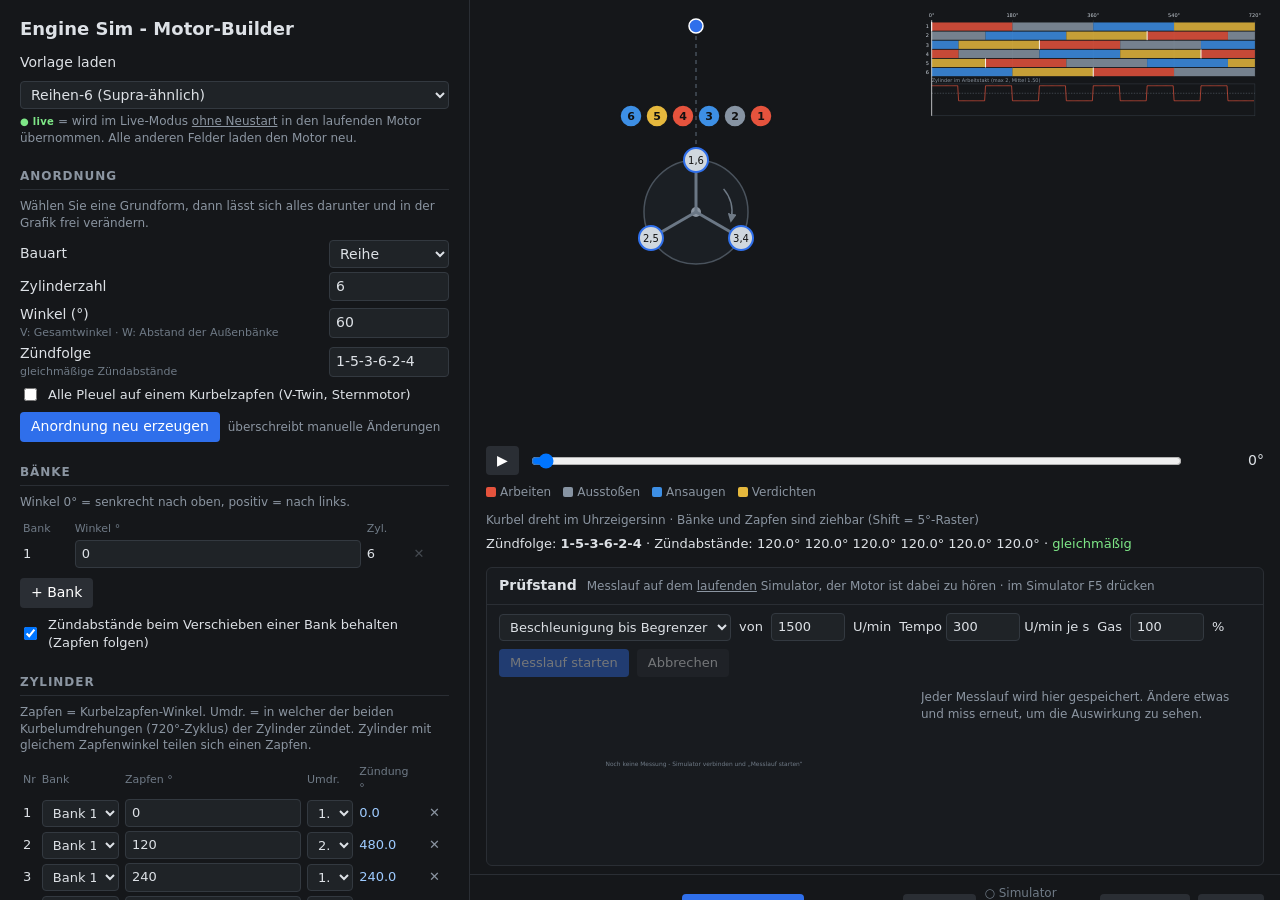
==== commit 9a6fa740: "Server lifetime: event streams, idle exit with fade-out, builder live values - GET /events (Server-S" ====
--- a/tools/engine-builder.html
+++ b/tools/engine-builder.html
@@ -119,6 +119,7 @@
         <button id="cp" class="sec">Kopieren</button>
         <button id="live" class="sec" title="Ausweichlösung: schreibt jede Änderung in eine Datei, die Sie auswählen (assets/engines/custom/live_engine.mr)">Per Datei…</button>
         <span id="liveState" style="font-size:12px;color:#8b95a1"></span>
+        <span id="liveStats" style="font-size:12px;color:#8b95a1"></span>
         <span style="flex:1"></span>
         <button id="jsave" class="sec">Konfig speichern</button>
         <button id="jload" class="sec">Konfig laden</button>
@@ -1331,15 +1332,34 @@
         simTimer = setTimeout(() => { if (simConnected) pushToSim(); else liveWrite(); }, 300);
     }
 
+    // Event stream of the simulator: tells it that this page is alive and delivers the live values
+    let simEvents = null;
+    function openSimEvents() {
+        if (simEvents || typeof EventSource === "undefined") return;
+        simEvents = new EventSource(SIM_URL + "/events");
+        simEvents.onmessage = ev => {
+            let d; try { d = JSON.parse(ev.data); } catch (e) { return; }
+            $("liveStats").textContent = d.engine
+                ? `· ${Math.round(d.rpm)} U/min · ${Math.round(d.map_kpa)} kPa · ${d.advance_deg.toFixed(0)}° Zündung${d.knock >= 0.1 ? " · klopft" : ""}${d.destroyed ? " · MOTORSCHADEN" : ""}`
+                : "";
+        };
+    }
+    function closeSimEvents() {
+        if (simEvents) { simEvents.close(); simEvents = null; }
+        $("liveStats").textContent = "";
+    }
+
     // look for the simulator every 2 s; connect automatically as soon as its live mode is on
     async function watchSim() {
         const found = await probeSim();
         if (found && !simConnected) {
             simConnected = true;
+            openSimEvents();
             setLiveState(`<span class="ok">● Simulator verbunden</span>`);
             if (!$("dl").disabled) pushToSim();               // send the current engine right away
         } else if (!found && simConnected) {
             simConnected = false;
+            closeSimEvents();
             setLiveState(`<span class="warn">○ Simulator getrennt</span>`);
         } else if (!found && !liveHandle) {
             setLiveState(`<span style="color:#6f7a86">○ Simulator nicht gefunden - dort F5 drücken</span>`);
